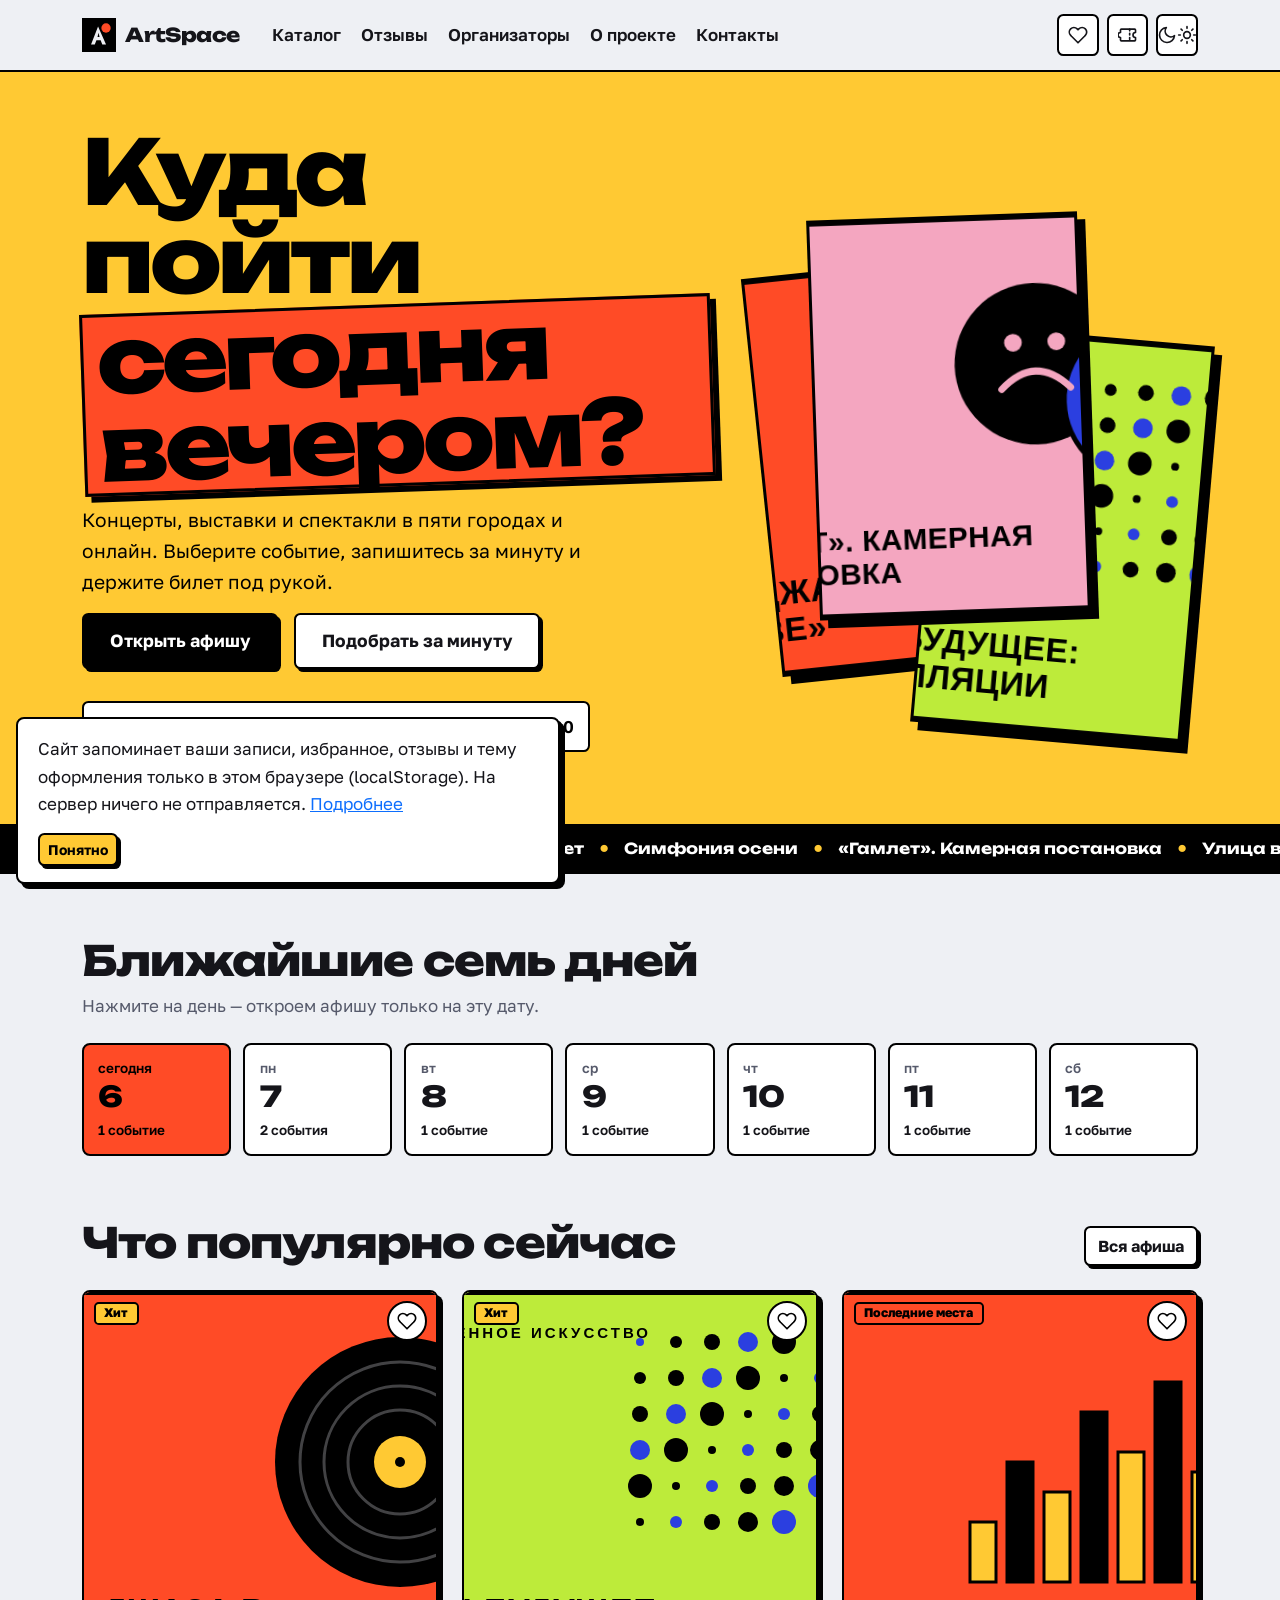
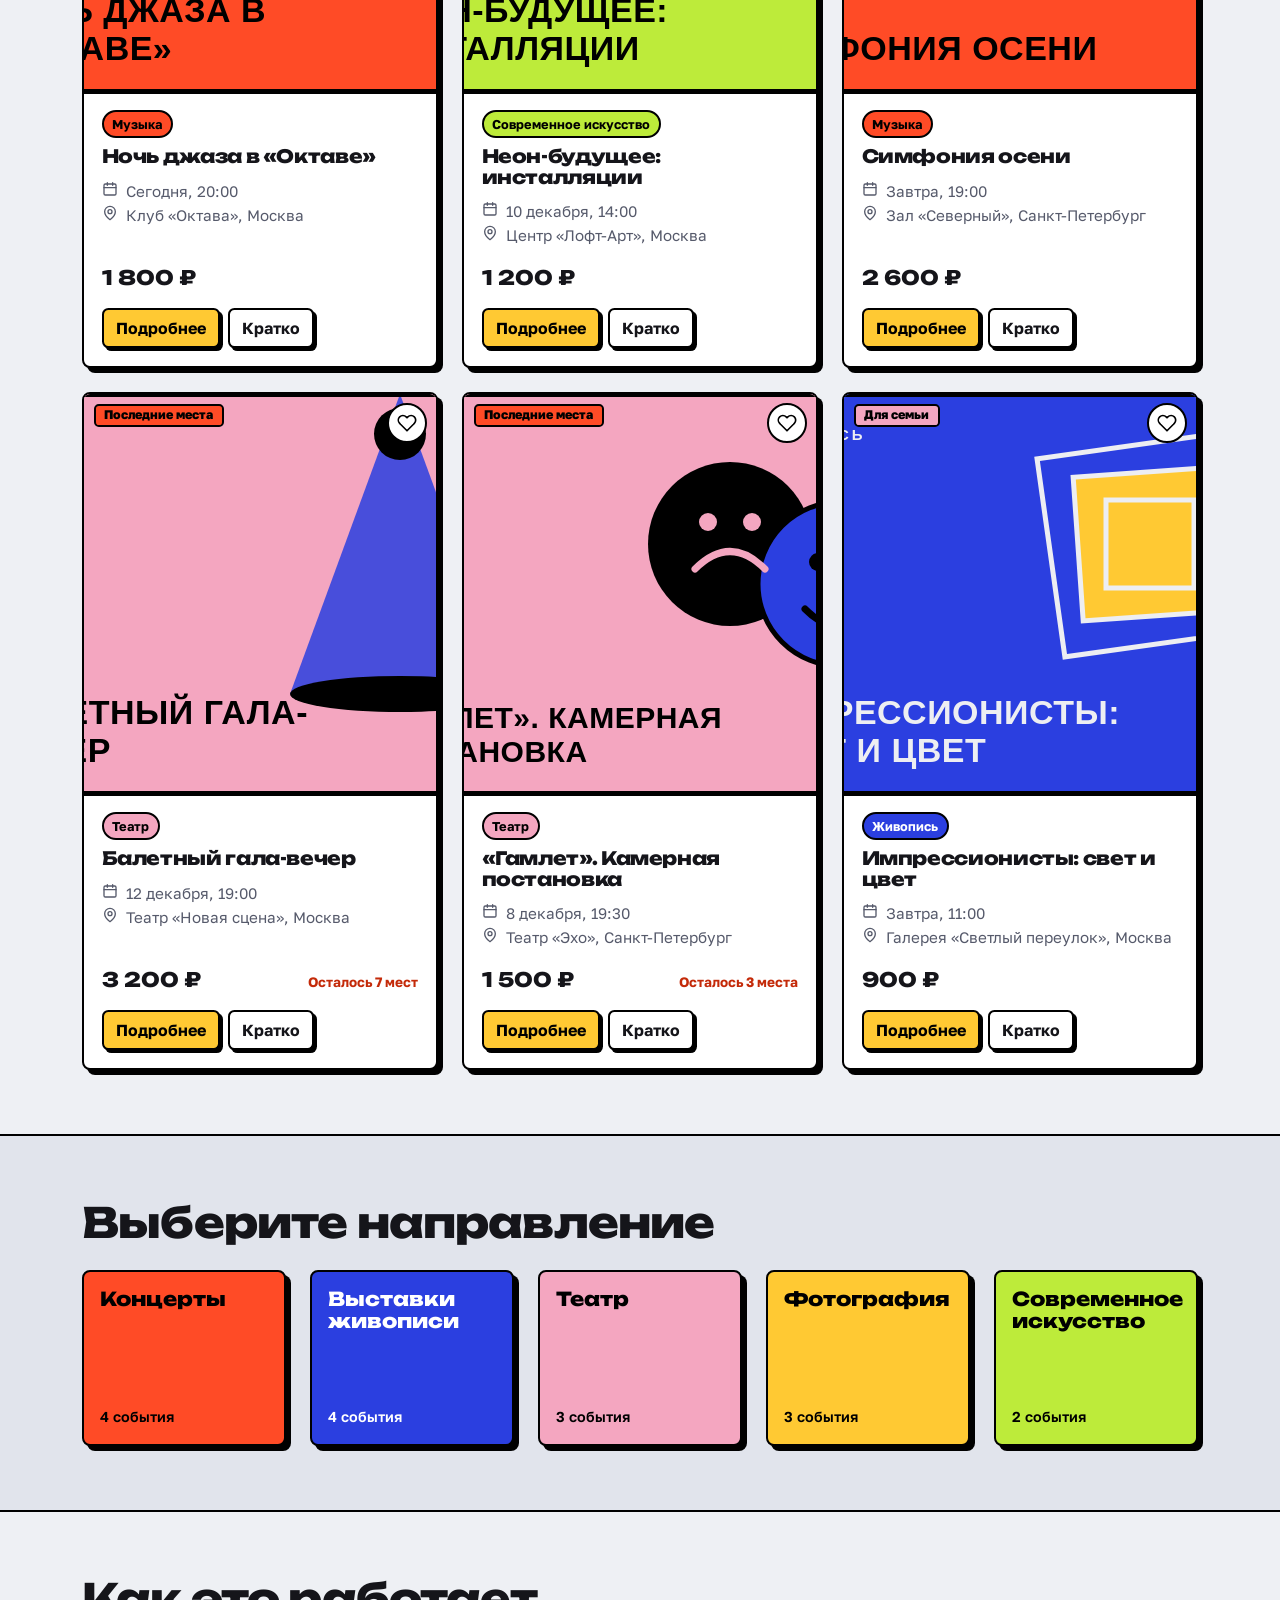
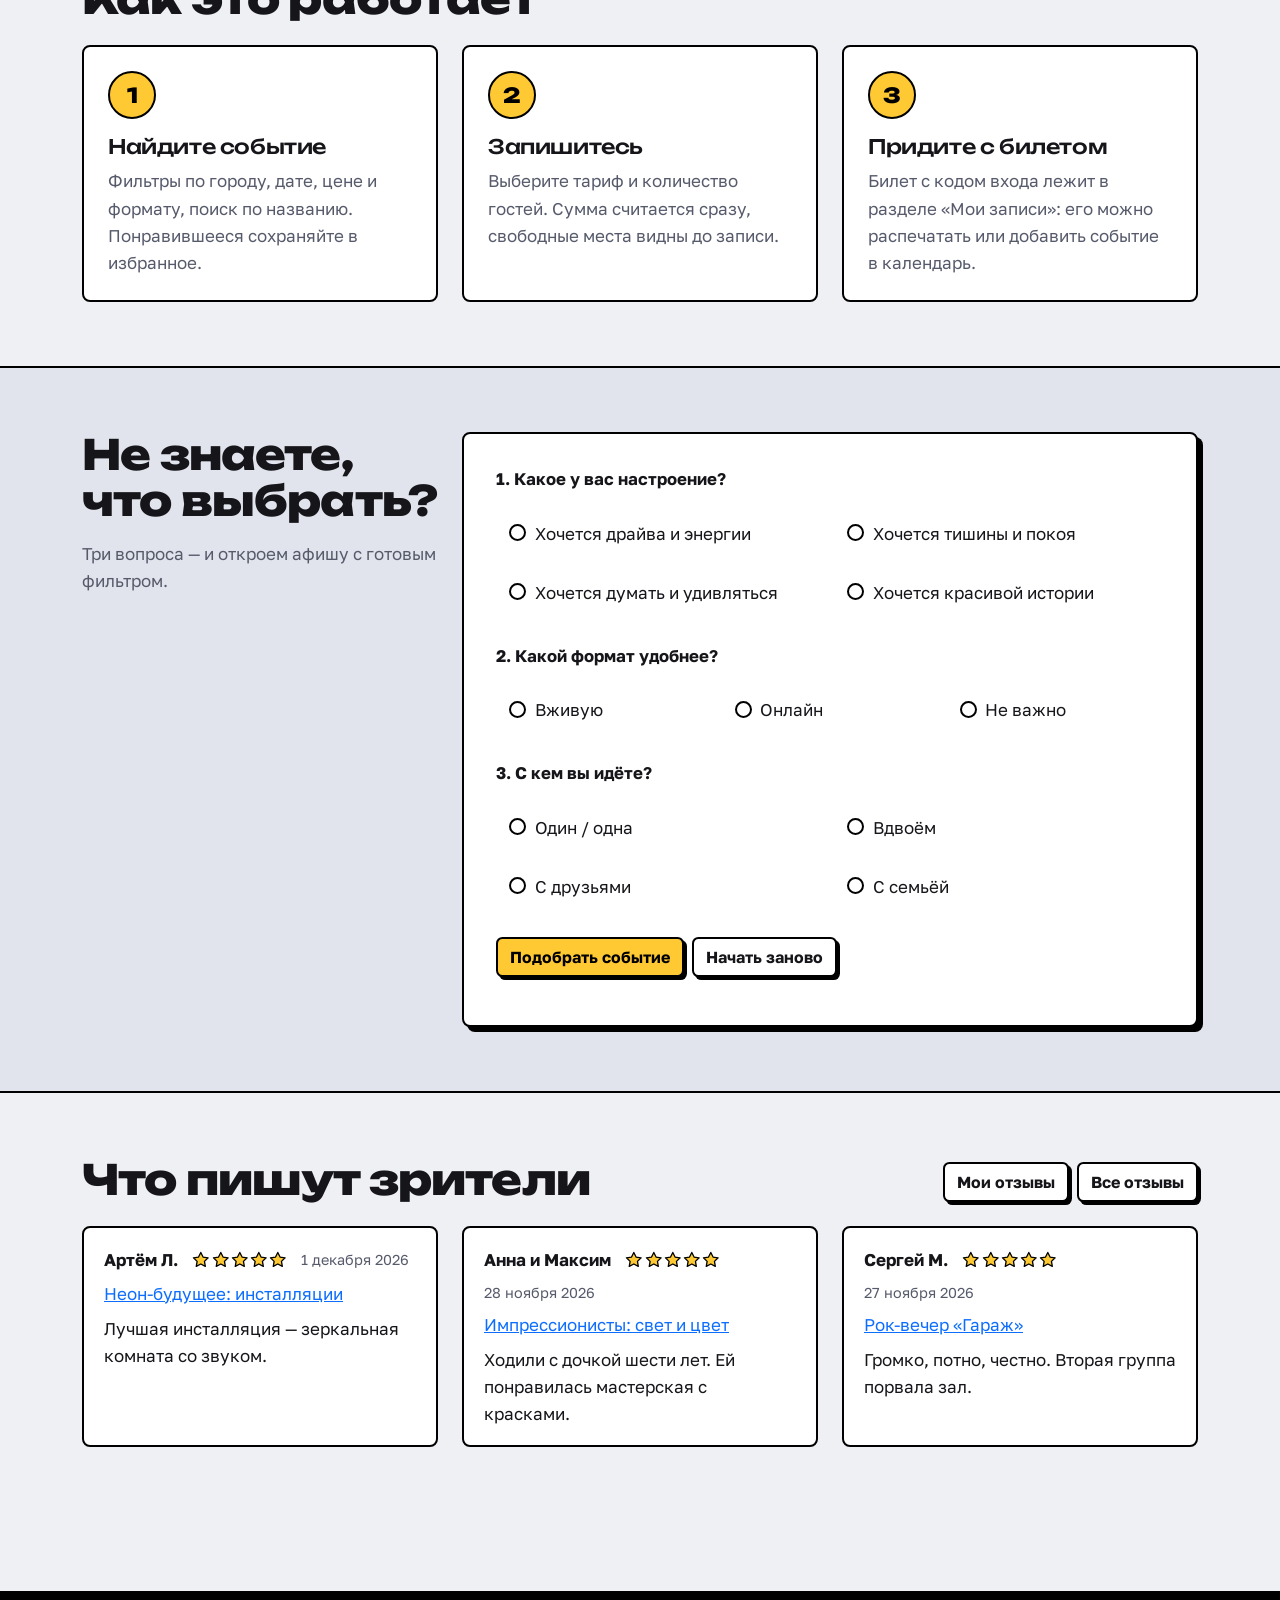
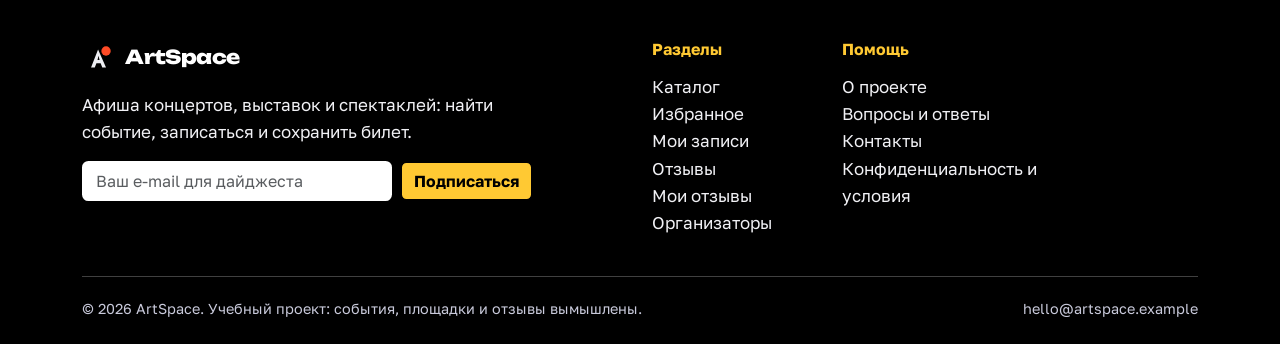
==== index.html @ 61dd2336 "first commit" ====
<!DOCTYPE html>
<html lang="ru" data-bs-theme="light">
<head>
  <meta charset="UTF-8">
  <meta name="viewport" content="width=device-width, initial-scale=1.0">
  <title>ArtSpace — афиша концертов, выставок и спектаклей</title>
  <meta name="description" content="ArtSpace — афиша культурных событий: найдите концерт, выставку или спектакль, запишитесь и сохраните билет.">
  <meta name="theme-color" content="#ffc933">
  <meta property="og:type" content="website">
  <meta property="og:site_name" content="ArtSpace">
  <meta property="og:title" content="ArtSpace — афиша концертов, выставок и спектаклей">
  <meta property="og:description" content="ArtSpace — афиша культурных событий: найдите концерт, выставку или спектакль, запишитесь и сохраните билет.">
  <meta property="og:locale" content="ru_RU">
  <link rel="icon" href="images/logo.svg" type="image/svg+xml">
  <link rel="manifest" href="manifest.webmanifest">
  <link rel="preconnect" href="https://fonts.googleapis.com">
  <link rel="preconnect" href="https://fonts.gstatic.com" crossorigin>
  <link href="https://fonts.googleapis.com/css2?family=Golos+Text:wght@400;500;600;700&family=Unbounded:wght@600;700;800&display=swap&subset=cyrillic" rel="stylesheet">
  <link href="https://cdn.jsdelivr.net/npm/bootstrap@5.3.8/dist/css/bootstrap.min.css" rel="stylesheet">
  <link rel="stylesheet" href="css/custom.css">
  <script>
    (function () {
      try {
        var t = JSON.parse(localStorage.getItem('artspace:theme'));
        if (!t) t = matchMedia('(prefers-color-scheme: dark)').matches ? 'dark' : 'light';
        document.documentElement.setAttribute('data-bs-theme', t);
      } catch (e) {}
    })();
  </script>
</head>
<body data-page="home">
<svg xmlns="http://www.w3.org/2000/svg" style="display:none" aria-hidden="true">
<symbol id="i-heart" viewBox="0 0 24 24"><path d="M20.8 4.6a5.5 5.5 0 0 0-7.8 0L12 5.7l-1-1.1a5.5 5.5 0 0 0-7.8 7.8l1 1.1L12 21.3l7.8-7.8 1-1.1a5.5 5.5 0 0 0 0-7.8z"/></symbol>
<symbol id="i-ticket" viewBox="0 0 24 24"><path d="M3 9a2 2 0 0 0 0 6v3a1 1 0 0 0 1 1h16a1 1 0 0 0 1-1v-3a2 2 0 0 1 0-6V6a1 1 0 0 0-1-1H4a1 1 0 0 0-1 1z"/><path d="M14 5v14" stroke-dasharray="2 3"/></symbol>
<symbol id="i-sun" viewBox="0 0 24 24"><circle cx="12" cy="12" r="4"/><path d="M12 2v2M12 20v2M4.9 4.9l1.4 1.4M17.7 17.7l1.4 1.4M2 12h2M20 12h2M4.9 19.1l1.4-1.4M17.7 6.3l1.4-1.4"/></symbol>
<symbol id="i-moon" viewBox="0 0 24 24"><path d="M21 12.8A9 9 0 1 1 11.2 3a7 7 0 0 0 9.8 9.8z"/></symbol>
<symbol id="i-search" viewBox="0 0 24 24"><circle cx="11" cy="11" r="7"/><path d="M21 21l-4.35-4.35"/></symbol>
<symbol id="i-calendar" viewBox="0 0 24 24"><rect x="3" y="4.5" width="18" height="16.5" rx="2"/><path d="M16 2.5v4M8 2.5v4M3 10h18"/></symbol>
<symbol id="i-pin" viewBox="0 0 24 24"><path d="M20 10c0 6-8 12-8 12S4 16 4 10a8 8 0 0 1 16 0z"/><circle cx="12" cy="10" r="3"/></symbol>
<symbol id="i-x" viewBox="0 0 24 24"><path d="M18 6L6 18M6 6l12 12"/></symbol>
<symbol id="i-check" viewBox="0 0 24 24"><path d="M20 6L9 17l-5-5"/></symbol>
<symbol id="i-info" viewBox="0 0 24 24"><circle cx="12" cy="12" r="10"/><path d="M12 16v-4M12 8h.01"/></symbol>
<symbol id="i-star" viewBox="0 0 24 24"><path d="M12 2l3.09 6.26L22 9.27l-5 4.87 1.18 6.88L12 17.77l-6.18 3.25L7 14.14 2 9.27l6.91-1.01z"/></symbol>
<symbol id="i-print" viewBox="0 0 24 24"><path d="M6 9V2h12v7M6 18H4a2 2 0 0 1-2-2v-5a2 2 0 0 1 2-2h16a2 2 0 0 1 2 2v5a2 2 0 0 1-2 2h-2"/><rect x="6" y="14" width="12" height="8"/></symbol>
<symbol id="i-share" viewBox="0 0 24 24"><circle cx="18" cy="5" r="3"/><circle cx="6" cy="12" r="3"/><circle cx="18" cy="19" r="3"/><path d="M8.6 13.5l6.8 4M15.4 6.5l-6.8 4"/></symbol>
<symbol id="i-message" viewBox="0 0 24 24"><path d="M21 15a2 2 0 0 1-2 2H7l-4 4V5a2 2 0 0 1 2-2h14a2 2 0 0 1 2 2z"/></symbol>
</svg>
  <a class="skip-link visually-hidden-focusable" href="#main">Перейти к содержимому</a>

  <header>
  <nav class="navbar navbar-expand-lg as-navbar sticky-top" aria-label="Основное меню">
    <div class="container">
      <a class="brand" href="index.html">
        <img class="brand__logo" src="images/logo.svg" alt="" width="34" height="34">
        <span>ArtSpace</span>
      </a>
      <div class="d-flex align-items-center gap-2 order-lg-last">
        <a class="icon-btn" href="favorites.html" aria-label="Избранное" title="Избранное">
          <svg class="icon" aria-hidden="true"><use href="#i-heart"></use></svg><span class="icon-btn__count" id="favCount" hidden>0</span>
        </a>
        <a class="icon-btn" href="tickets.html" aria-label="Мои записи" title="Мои записи">
          <svg class="icon" aria-hidden="true"><use href="#i-ticket"></use></svg><span class="icon-btn__count" id="ticketCount" hidden>0</span>
        </a>
        <button class="icon-btn" type="button" id="themeToggle" aria-pressed="false" aria-label="Включить тёмную тему" title="Тема оформления">
          <svg class="icon theme-icon-light" aria-hidden="true"><use href="#i-moon"></use></svg><svg class="icon theme-icon-dark" aria-hidden="true"><use href="#i-sun"></use></svg>
        </button>
        <button class="navbar-toggler ms-1" type="button" data-bs-toggle="collapse" data-bs-target="#mainNavbar" aria-controls="mainNavbar" aria-expanded="false" aria-label="Переключить навигацию">
          <span class="navbar-toggler-icon"></span>
        </button>
      </div>
      <div class="collapse navbar-collapse" id="mainNavbar">
        <ul class="navbar-nav ms-lg-4 me-auto gap-lg-1 py-2 py-lg-0">
<li class="nav-item"><a class="nav-link" href="catalog.html">Каталог</a></li>
<li class="nav-item"><a class="nav-link" href="reviews.html">Отзывы</a></li>
<li class="nav-item"><a class="nav-link" href="organizers.html">Организаторы</a></li>
<li class="nav-item"><a class="nav-link" href="about.html">О проекте</a></li>
<li class="nav-item"><a class="nav-link" href="contacts.html">Контакты</a></li>
        </ul>
      </div>
    </div>
  </nav>
  </header>

  <noscript><div class="container my-4"><div class="alert alert-warning mb-0">Для работы афиши, избранного и записи нужен включённый JavaScript.</div></div></noscript>
  <main id="main">
    <section class="hero" aria-labelledby="hero-title">
      <div class="container">
        <div class="row align-items-center g-4 g-lg-5">
          <div class="col-12 col-lg-7">
            <h1 class="hero__title" id="hero-title"><span>Куда пойти</span> <span class="hero__mark">сегодня вечером?</span></h1>
            <p class="hero__lead">Концерты, выставки и спектакли в пяти городах и онлайн. Выберите событие, запишитесь за минуту и держите билет под рукой.</p>
            <div class="d-flex flex-wrap gap-3">
              <a class="btn btn-dark btn-lg" href="catalog.html">Открыть афишу</a>
              <a class="btn btn-outline-primary btn-lg" href="#quiz">Подобрать за минуту</a>
            </div>
            <a class="hero__next" id="hero-next" href="catalog.html" hidden>
              <span class="hero__next-dot" aria-hidden="true"></span><span id="hero-next-text"></span>
            </a>
          </div>
          <div class="col-12 col-lg-5">
            <div class="hero__collage" aria-hidden="true">
              <img class="hero__poster" src="images/posters/jazz-night.svg" alt="" width="600" height="400">
              <img class="hero__poster" src="images/posters/neon-future.svg" alt="" width="600" height="400">
              <img class="hero__poster" src="images/posters/hamlet-studio.svg" alt="" width="600" height="400">
            </div>
          </div>
        </div>
      </div>
    </section>

    <div class="ticker" aria-label="Ближайшие события">
      <div class="ticker__track" id="ticker-track"></div>
    </div>

    <section id="week-section" class="section pb-0 anchor-target" aria-labelledby="week-title">
      <div class="container">
        <div class="d-flex flex-wrap justify-content-between align-items-end gap-3 mb-4">
          <div>
            <h2 class="section-title" id="week-title">Ближайшие семь дней</h2>
            <p class="section-sub mt-2 mb-0">Нажмите на день — откроем афишу только на эту дату.</p>
          </div>
        </div>
        <div class="week" id="week"></div>
      </div>
    </section>

    <section id="popular" class="section anchor-target" aria-labelledby="popular-title">
      <div class="container">
        <div class="d-flex flex-wrap justify-content-between align-items-end gap-3 mb-4">
          <h2 class="section-title" id="popular-title">Что популярно сейчас</h2>
          <a class="btn btn-outline-primary" href="catalog.html">Вся афиша</a>
        </div>
        <div class="row g-4" id="popular-grid"></div>
      </div>
    </section>

    <section id="directions" class="section section--tint anchor-target" aria-labelledby="directions-title">
      <div class="container">
        <h2 class="section-title mb-4" id="directions-title">Выберите направление</h2>
        <div class="row row-cols-2 row-cols-md-3 row-cols-lg-5 g-3 g-lg-4">
          <div class="col"><a class="direction direction--music" href="catalog.html?category=music"><span class="direction__title">Концерты</span><span class="direction__count" data-dir-count="music"></span></a></div>
          <div class="col"><a class="direction direction--painting" href="catalog.html?category=painting"><span class="direction__title">Выставки живописи</span><span class="direction__count" data-dir-count="painting"></span></a></div>
          <div class="col"><a class="direction direction--theatre" href="catalog.html?category=theatre"><span class="direction__title">Театр</span><span class="direction__count" data-dir-count="theatre"></span></a></div>
          <div class="col"><a class="direction direction--photography" href="catalog.html?category=photography"><span class="direction__title">Фотография</span><span class="direction__count" data-dir-count="photography"></span></a></div>
          <div class="col"><a class="direction direction--contemporary" href="catalog.html?category=contemporary"><span class="direction__title">Современное искусство</span><span class="direction__count" data-dir-count="contemporary"></span></a></div>
        </div>
      </div>
    </section>

    <section id="how" class="section anchor-target" aria-labelledby="how-title">
      <div class="container">
        <h2 class="section-title mb-4 reveal" id="how-title">Как это работает</h2>
        <div class="row g-4">
          <div class="col-12 col-md-4 reveal"><div class="step"><span class="step__num" aria-hidden="true">1</span><h3 class="h5">Найдите событие</h3><p class="mb-0 text-muted-2">Фильтры по городу, дате, цене и формату, поиск по названию. Понравившееся сохраняйте в избранное.</p></div></div>
          <div class="col-12 col-md-4 reveal"><div class="step"><span class="step__num" aria-hidden="true">2</span><h3 class="h5">Запишитесь</h3><p class="mb-0 text-muted-2">Выберите тариф и количество гостей. Сумма считается сразу, свободные места видны до записи.</p></div></div>
          <div class="col-12 col-md-4 reveal"><div class="step"><span class="step__num" aria-hidden="true">3</span><h3 class="h5">Придите с билетом</h3><p class="mb-0 text-muted-2">Билет с кодом входа лежит в разделе «Мои записи»: его можно распечатать или добавить событие в календарь.</p></div></div>
        </div>
      </div>
    </section>

    <section id="quiz" class="section section--tint anchor-target" aria-labelledby="quiz-title">
      <div class="container">
        <div class="row g-4 align-items-start">
          <div class="col-12 col-lg-4">
            <h2 class="section-title" id="quiz-title">Не знаете, что выбрать?</h2>
            <p class="section-sub mt-3">Три вопроса — и откроем афишу с готовым фильтром.</p>
          </div>
          <div class="col-12 col-lg-8">
            <div class="quiz">
              <form id="quiz-form" novalidate>
                <fieldset class="mb-4">
                  <legend class="quiz__legend">1. Какое у вас настроение?</legend>
                  <div class="row row-cols-1 row-cols-sm-2 g-2">
                    <div class="col"><div class="form-check"><input class="form-check-input" type="radio" name="mood" id="mood-energy" value="energy"><label class="form-check-label" for="mood-energy">Хочется драйва и энергии</label></div></div>
                    <div class="col"><div class="form-check"><input class="form-check-input" type="radio" name="mood" id="mood-calm" value="calm"><label class="form-check-label" for="mood-calm">Хочется тишины и покоя</label></div></div>
                    <div class="col"><div class="form-check"><input class="form-check-input" type="radio" name="mood" id="mood-think" value="think"><label class="form-check-label" for="mood-think">Хочется думать и удивляться</label></div></div>
                    <div class="col"><div class="form-check"><input class="form-check-input" type="radio" name="mood" id="mood-story" value="story"><label class="form-check-label" for="mood-story">Хочется красивой истории</label></div></div>
                  </div>
                </fieldset>
                <fieldset class="mb-4">
                  <legend class="quiz__legend">2. Какой формат удобнее?</legend>
                  <div class="row row-cols-1 row-cols-sm-3 g-2">
                    <div class="col"><div class="form-check"><input class="form-check-input" type="radio" name="mode" id="mode-offline" value="offline"><label class="form-check-label" for="mode-offline">Вживую</label></div></div>
                    <div class="col"><div class="form-check"><input class="form-check-input" type="radio" name="mode" id="mode-online" value="online"><label class="form-check-label" for="mode-online">Онлайн</label></div></div>
                    <div class="col"><div class="form-check"><input class="form-check-input" type="radio" name="mode" id="mode-any" value="any"><label class="form-check-label" for="mode-any">Не важно</label></div></div>
                  </div>
                </fieldset>
                <fieldset class="mb-4">
                  <legend class="quiz__legend">3. С кем вы идёте?</legend>
                  <div class="row row-cols-1 row-cols-sm-2 g-2">
                    <div class="col"><div class="form-check"><input class="form-check-input" type="radio" name="company" id="company-alone" value="alone"><label class="form-check-label" for="company-alone">Один / одна</label></div></div>
                    <div class="col"><div class="form-check"><input class="form-check-input" type="radio" name="company" id="company-couple" value="couple"><label class="form-check-label" for="company-couple">Вдвоём</label></div></div>
                    <div class="col"><div class="form-check"><input class="form-check-input" type="radio" name="company" id="company-friends" value="friends"><label class="form-check-label" for="company-friends">С друзьями</label></div></div>
                    <div class="col"><div class="form-check"><input class="form-check-input" type="radio" name="company" id="company-family" value="family"><label class="form-check-label" for="company-family">С семьёй</label></div></div>
                  </div>
                </fieldset>
                <div class="d-flex flex-wrap gap-2">
                  <button type="submit" class="btn btn-primary">Подобрать событие</button>
                  <button type="reset" class="btn btn-outline-primary">Начать заново</button>
                </div>
              </form>
              <div id="quiz-result" class="mt-3" aria-live="polite"></div>
            </div>
          </div>
        </div>
      </div>
    </section>

    <section id="reviews" class="section anchor-target" aria-labelledby="reviews-title">
      <div class="container">
        <div class="d-flex flex-wrap justify-content-between align-items-end gap-3 mb-4">
          <h2 class="section-title" id="reviews-title">Что пишут зрители</h2>
          <div class="d-flex gap-2">
            <a class="btn btn-outline-primary" href="my-reviews.html">Мои отзывы</a>
            <a class="btn btn-outline-primary" href="reviews.html">Все отзывы</a>
          </div>
        </div>
        <div class="row g-4" id="home-reviews"></div>
      </div>
    </section>
  </main>

  <div class="modal fade" id="eventModal" tabindex="-1" aria-labelledby="eventModalLabel" aria-hidden="true">
    <div class="modal-dialog modal-dialog-centered">
      <div class="modal-content">
        <div class="modal-header">
          <h2 class="modal-title h5" id="eventModalLabel" style="font-family:var(--font-body)">Событие</h2>
          <button type="button" class="btn-close" data-bs-dismiss="modal" aria-label="Закрыть"></button>
        </div>
        <div class="modal-body">
          <div class="d-flex flex-wrap gap-1 mb-3" id="eventModalLabels"></div>
          <dl class="row mb-3">
            <dt class="col-4">Дата</dt><dd class="col-8" id="eventModalDate"></dd>
            <dt class="col-4">Место</dt><dd class="col-8" id="eventModalPlace"></dd>
            <dt class="col-4">Цена</dt><dd class="col-8" id="eventModalPrice"></dd>
            <dt class="col-4">Места</dt><dd class="col-8 mb-0" id="eventModalSeats"></dd>
          </dl>
          <p class="mb-0 text-muted-2" id="eventModalText"></p>
        </div>
        <div class="modal-footer flex-wrap">
          <a id="eventModalLink" class="btn btn-outline-primary" href="catalog.html">Подробнее</a>
          <a id="eventModalBook" class="btn btn-primary" href="order.html">Записаться</a>
        </div>
      </div>
    </div>
  </div>

  <div class="modal fade" id="confirmModal" tabindex="-1" aria-labelledby="confirmTitle" aria-hidden="true">
    <div class="modal-dialog modal-dialog-centered">
      <div class="modal-content">
        <div class="modal-header">
          <h2 class="modal-title h5" id="confirmTitle" style="font-family:var(--font-body)">Подтвердите действие</h2>
          <button type="button" class="btn-close" data-bs-dismiss="modal" aria-label="Закрыть"></button>
        </div>
        <div class="modal-body"><p class="mb-0" id="confirmText"></p></div>
        <div class="modal-footer">
          <button type="button" class="btn btn-outline-primary" data-bs-dismiss="modal">Нет, оставить</button>
          <button type="button" class="btn btn-danger" id="confirmOk">Подтвердить</button>
        </div>
      </div>
    </div>
  </div>

  <footer class="footer">
    <div class="container">
      <div class="row g-4">
        <div class="col-12 col-lg-5">
          <a class="brand mb-3" href="index.html">
            <img class="brand__logo" src="images/logo.svg" alt="" width="34" height="34">
            <span>ArtSpace</span>
          </a>
          <p>Афиша концертов, выставок и спектаклей: найти событие, записаться и сохранить билет.</p>
          <form id="subscribe-form" class="d-flex flex-wrap gap-2" novalidate>
            <label for="subscribe-email" class="visually-hidden">E-mail для дайджеста</label>
            <input id="subscribe-email" type="email" class="form-control w-auto flex-grow-1" placeholder="Ваш e-mail для дайджеста" autocomplete="email" style="max-width:20rem">
            <button class="btn btn-primary" type="submit">Подписаться</button>
          </form>
          <p class="footer__sub-msg mt-2 mb-0" id="subscribe-msg" aria-live="polite"></p>
        </div>
        <div class="col-6 col-lg-2 offset-lg-1">
          <h2 class="footer__title">Разделы</h2>
          <ul class="list-unstyled mb-0">
            <li><a class="footer__link" href="catalog.html">Каталог</a></li>
            <li><a class="footer__link" href="favorites.html">Избранное</a></li>
            <li><a class="footer__link" href="tickets.html">Мои записи</a></li>
            <li><a class="footer__link" href="reviews.html">Отзывы</a></li>
            <li><a class="footer__link" href="my-reviews.html">Мои отзывы</a></li>
            <li><a class="footer__link" href="organizers.html">Организаторы</a></li>
          </ul>
        </div>
        <div class="col-6 col-lg-3">
          <h2 class="footer__title">Помощь</h2>
          <ul class="list-unstyled mb-0">
            <li><a class="footer__link" href="about.html">О проекте</a></li>
            <li><a class="footer__link" href="contacts.html#faq">Вопросы и ответы</a></li>
            <li><a class="footer__link" href="contacts.html">Контакты</a></li>
            <li><a class="footer__link" href="privacy.html">Конфиденциальность и условия</a></li>
          </ul>
        </div>
      </div>
      <div class="footer__bottom d-flex flex-wrap justify-content-between gap-2">
        <span>&copy; 2026 ArtSpace. Учебный проект: события, площадки и отзывы вымышлены.</span>
        <span>hello@artspace.example</span>
      </div>
    </div>
  </footer>

  <div class="toast-container position-fixed bottom-0 start-0 p-3" id="toasts" aria-live="polite" aria-atomic="true"></div>

  <div class="notice" id="storageNotice" role="region" aria-label="Уведомление о хранении данных" hidden>
    <p class="mb-3">Сайт запоминает ваши записи, избранное, отзывы и тему оформления только в этом браузере (localStorage). На сервер ничего не отправляется. <a href="privacy.html">Подробнее</a></p>
    <button type="button" class="btn btn-primary btn-sm" id="storageNoticeOk">Понятно</button>
  </div>

  <button type="button" class="btn btn-primary to-top" id="toTop" aria-label="Наверх" hidden>
    <svg class="icon" aria-hidden="true" style="transform:rotate(-90deg)"><path d="M5 12h14M13 6l6 6-6 6"/></svg>
  </button>

  <script src="https://cdn.jsdelivr.net/npm/bootstrap@5.3.8/dist/js/bootstrap.bundle.min.js"></script>
  <script src="js/events.js"></script>
  <script src="js/app.js"></script>
</body>
</html>
---- css/custom.css ----
/* ArtSpace — poster/ticket design system on top of Bootstrap 5 */
:root,[data-bs-theme="light"]{
  --red:#ff4b26;--blue:#2b3fe0;--yellow:#ffc933;--pink:#f4a6c0;--lime:#bdeb3a;
  --paper:#eef0f4;--card:#fff;--text:#15151a;--muted:#565a6b;--line:#000;--link:#2b3fe0;--sunk:#e1e4ec;
  --shadow:5px 5px 0 var(--line);--shadow-sm:3px 3px 0 var(--line);--nav-h:4.5rem;--radius:.5rem;
  --font-display:"Unbounded","Arial Black","Segoe UI",system-ui,sans-serif;
  --font-body:"Golos Text","Segoe UI",system-ui,-apple-system,Roboto,sans-serif;
  --bs-body-font-family:var(--font-body);--bs-body-bg:var(--paper);--bs-body-color:var(--text);
  --bs-border-color:var(--line);--bs-border-radius:.4rem;--bs-link-color:var(--link);
  --bs-link-hover-color:var(--red);--bs-heading-color:var(--text);
}
[data-bs-theme="dark"]{
  --paper:#14151b;--card:#20222c;--text:#f1f1f5;--muted:#a7aabb;--line:#f1f1f5;--link:#94a3ff;--sunk:#1b1d26;
  --bs-body-bg:var(--paper);--bs-body-color:var(--text);--bs-border-color:var(--line);
  --bs-link-color:var(--link);--bs-link-hover-color:var(--yellow);--bs-heading-color:var(--text);
}
html{scroll-behavior:smooth}
body{min-height:100vh;display:flex;flex-direction:column;font-size:1.0625rem;line-height:1.6}
main{flex:1 0 auto}
h1,h2,h3,.display-font{font-family:var(--font-display);letter-spacing:-.02em;line-height:1.1}
h4,h5,h6{font-weight:700}
section[id],[id].anchor-target{scroll-margin-top:calc(var(--nav-h) + 1rem)}
:focus-visible{outline:3px solid var(--blue);outline-offset:3px}
[data-bs-theme="dark"] :focus-visible{outline-color:var(--yellow)}
::selection{background:var(--yellow);color:#000}
.skip-link{position:absolute;z-index:2000;left:.5rem;top:.5rem;padding:.5rem 1rem;background:var(--yellow);color:#000;border:2px solid #000;font-weight:700}
.text-muted-2{color:var(--muted)!important}
.btn{--bs-btn-border-width:2px;--bs-btn-border-radius:.4rem;--bs-btn-font-weight:700;box-shadow:var(--shadow-sm);border-color:var(--line);transition:transform .12s ease,box-shadow .12s ease}
.btn:hover{transform:translate(-1px,-1px);box-shadow:4px 4px 0 var(--line)}
.btn:active{transform:translate(2px,2px);box-shadow:1px 1px 0 var(--line)}
.btn-lg{--bs-btn-padding-y:.8rem;--bs-btn-padding-x:1.6rem;--bs-btn-font-size:1.1rem}
.btn-primary{--bs-btn-bg:var(--yellow);--bs-btn-color:#000;--bs-btn-border-color:var(--line);--bs-btn-hover-bg:#ffd65c;--bs-btn-hover-color:#000;--bs-btn-active-bg:#f0b90f;--bs-btn-active-color:#000}
.btn-dark,.btn-ink{--bs-btn-bg:#000;--bs-btn-color:#fff;--bs-btn-border-color:#000;--bs-btn-hover-bg:#1f1f26;--bs-btn-hover-color:#fff}
.btn-danger{--bs-btn-bg:var(--red);--bs-btn-color:#000;--bs-btn-border-color:var(--line);--bs-btn-hover-bg:#ff6a4a;--bs-btn-hover-color:#000}
.btn-outline-primary{--bs-btn-bg:var(--card);--bs-btn-color:var(--text);--bs-btn-border-color:var(--line);--bs-btn-hover-bg:var(--lime);--bs-btn-hover-color:#000;--bs-btn-active-bg:var(--lime);--bs-btn-active-color:#000}
.btn-link{box-shadow:none;border:0;font-weight:600;--bs-btn-color:var(--link)}
.form-control,.form-select,.input-group-text{border:2px solid var(--line);border-radius:.4rem;background-color:var(--card);color:var(--text)}
.form-control:focus,.form-select:focus{background-color:var(--card);color:var(--text);border-color:var(--line);box-shadow:3px 3px 0 var(--blue)}
[data-bs-theme="dark"] .form-control:focus,[data-bs-theme="dark"] .form-select:focus{box-shadow:3px 3px 0 var(--yellow)}
.form-control.is-invalid,.form-select.is-invalid{border-color:var(--red);background-image:none;padding-right:.75rem}
.invalid-feedback{color:#d12d0a;font-weight:600}
[data-bs-theme="dark"] .invalid-feedback{color:#ff8a72}
.form-check-input{border:2px solid var(--line);background-color:var(--card)}
.form-check-input:checked{background-color:var(--blue);border-color:var(--line)}
.as-navbar{min-height:var(--nav-h);background:var(--paper);border-bottom:2px solid var(--line);--bs-navbar-color:var(--text)}
.brand{display:inline-flex;align-items:center;gap:.6rem;font-family:var(--font-display);font-weight:800;font-size:1.2rem;letter-spacing:-.03em;color:var(--text);text-decoration:none}
.brand__logo{width:2.1rem;height:2.1rem;border:2px solid var(--line)}
.as-navbar .nav-link{font-weight:600;padding:.4rem .75rem;border-radius:.4rem;color:var(--text)}
.as-navbar .nav-link:hover{background:var(--sunk)}
.as-navbar .nav-link.active{background:var(--yellow);color:#000;box-shadow:inset 0 0 0 2px #000}
.navbar-toggler{border:2px solid var(--line);border-radius:.4rem}
.navbar-toggler-icon{background-image:none;display:inline-flex;align-items:center;justify-content:center}
.navbar-toggler-icon::before{content:"";width:1.3rem;height:.9rem;background:linear-gradient(var(--text),var(--text)) top/100% 2px no-repeat,linear-gradient(var(--text),var(--text)) center/100% 2px no-repeat,linear-gradient(var(--text),var(--text)) bottom/100% 2px no-repeat}
.icon-btn{position:relative;display:inline-flex;align-items:center;justify-content:center;width:2.6rem;height:2.6rem;padding:0;border:2px solid var(--line);border-radius:.4rem;background:var(--card);color:var(--text);text-decoration:none;transition:transform .12s,background-color .12s}
.icon-btn:hover{background:var(--lime);color:#000;transform:translateY(-2px)}
.icon-btn.active{background:var(--yellow);color:#000}
.icon-btn__count{position:absolute;top:-.55rem;right:-.55rem;min-width:1.35rem;height:1.35rem;padding:0 .3rem;border:2px solid var(--line);border-radius:1rem;background:var(--red);color:#000;font-size:.72rem;font-weight:800;line-height:1.05rem;text-align:center}
.icon{width:1.25rem;height:1.25rem;flex:none;fill:none;stroke:currentColor;stroke-width:2;stroke-linecap:round;stroke-linejoin:round;vertical-align:-.2em}
.icon--sm{width:1rem;height:1rem}
.hero{position:relative;overflow:hidden;padding:3.5rem 0 4.5rem;background:var(--yellow);color:#000;border-bottom:2px solid var(--line)}
.hero h1,.hero .lead{color:#000}
.hero__title{font-size:clamp(2.5rem,7.2vw,5.6rem);font-weight:800;letter-spacing:-.045em;line-height:.98;margin-bottom:1.25rem}
.hero__title span{display:block}
.hero__title .hero__mark{display:inline-block;padding:0 .15em;background:var(--red);border:3px solid #000;box-shadow:6px 6px 0 #000;transform:rotate(-2deg)}
.hero__lead{max-width:33rem;font-size:1.2rem}
.hero__next{display:inline-flex;flex-wrap:wrap;align-items:center;gap:.5rem .75rem;margin-top:2rem;padding:.6rem .9rem;border:2px solid #000;border-radius:.4rem;background:#fff;color:#000;text-decoration:none;font-weight:600}
.hero__next-dot{width:.7rem;height:.7rem;border-radius:50%;background:var(--red);animation:pulse 1.6s ease-in-out infinite}
@keyframes pulse{0%,100%{transform:scale(1);opacity:1}50%{transform:scale(1.5);opacity:.55}}
.hero__collage{position:relative;min-height:22rem}
.hero__poster{position:absolute;width:62%;aspect-ratio:3/2;object-fit:cover;border:3px solid #000;box-shadow:8px 8px 0 #000;background:#fff;animation:poster-drop .7s cubic-bezier(.2,.9,.3,1.2) both}
.hero__poster:nth-child(1){top:0;left:0;--r:-6deg;transform:rotate(var(--r));animation-delay:.05s}
.hero__poster:nth-child(2){top:20%;right:0;--r:5deg;transform:rotate(var(--r));animation-delay:.2s}
.hero__poster:nth-child(3){bottom:0;left:12%;--r:-2deg;transform:rotate(var(--r));animation-delay:.35s}
@keyframes poster-drop{from{transform:translateY(-2.5rem) rotate(calc(var(--r) * 3));opacity:0}to{transform:rotate(var(--r));opacity:1}}
.ticker{overflow:hidden;background:#000;color:#fff;border-bottom:2px solid var(--line);font-family:var(--font-display);font-weight:700;font-size:.95rem}
.ticker__track{display:flex;width:max-content;animation:ticker 48s linear infinite}
.ticker:hover .ticker__track{animation-play-state:paused}
.ticker__item{display:inline-flex;align-items:center;gap:1rem;padding:.7rem 0 .7rem 1rem;white-space:nowrap;color:inherit;text-decoration:none}
.ticker__item:hover{color:var(--yellow)}
.ticker__item::after{content:"\25CF";font-size:.6rem;color:var(--yellow)}
@keyframes ticker{to{transform:translateX(-50%)}}
.section{padding:4rem 0}
.section--tint{background:var(--sunk);border-block:2px solid var(--line)}
.section-title{font-size:clamp(1.7rem,4vw,2.6rem);font-weight:800;margin-bottom:0}
.section-sub{color:var(--muted);max-width:36rem}
.week{display:grid;grid-template-columns:repeat(7,minmax(0,1fr));gap:.75rem}
.day-tile{display:flex;flex-direction:column;align-items:flex-start;gap:.15rem;padding:.8rem .9rem;border:2px solid var(--line);border-radius:var(--radius);background:var(--card);color:var(--text);text-decoration:none;transition:transform .15s,box-shadow .15s,background-color .15s}
a.day-tile:hover{transform:translate(-2px,-2px);box-shadow:var(--shadow-sm);background:var(--lime);color:var(--text)}
.day-tile__dow{font-size:.85rem;color:var(--muted);font-weight:600}
.day-tile__num{font-family:var(--font-display);font-weight:800;font-size:1.8rem;line-height:1}
.day-tile__count{font-size:.85rem;font-weight:600;margin-top:.4rem}
.day-tile--today{background:var(--red);color:#000}
.day-tile--today .day-tile__dow,.day-tile--today .day-tile__count{color:#000}
.day-tile--empty{opacity:.55;border-style:dashed}
@media (max-width:767.98px){.week{display:flex;overflow-x:auto;padding-bottom:.6rem;scroll-snap-type:x mandatory}.day-tile{flex:0 0 6.2rem;scroll-snap-align:start}}
.direction{position:relative;display:flex;flex-direction:column;justify-content:space-between;min-height:11rem;height:100%;padding:1rem;border:2px solid #000;border-radius:var(--radius);box-shadow:5px 5px 0 var(--line);color:#000;text-decoration:none;transition:transform .15s,box-shadow .15s}
.direction:hover{transform:translate(-3px,-3px) rotate(-.6deg);box-shadow:8px 8px 0 var(--line);color:#000}
.direction--music{background:var(--red)}.direction--painting{background:var(--blue);color:#fff}.direction--painting:hover{color:#fff}
.direction--theatre{background:var(--pink)}.direction--photography{background:var(--yellow)}.direction--contemporary{background:var(--lime)}
.direction__title{font-family:var(--font-display);font-weight:800;font-size:1.2rem;line-height:1.15}
.direction__count{font-size:.9rem;font-weight:600}
.step{height:100%;padding:1.5rem;border:2px solid var(--line);border-radius:var(--radius);background:var(--card)}
.step__num{display:inline-grid;place-items:center;width:3rem;height:3rem;margin-bottom:1rem;border:2px solid #000;border-radius:50%;background:var(--yellow);color:#000;font-family:var(--font-display);font-weight:800;font-size:1.3rem}
.step:nth-child(2) .step__num{background:var(--pink)}
.quiz{padding:2rem;border:2px solid var(--line);border-radius:var(--radius);background:var(--card);box-shadow:var(--shadow)}
.quiz__legend{font-size:1.05rem;font-weight:700;font-family:var(--font-body)}
.quiz .form-check{padding:.55rem .75rem .55rem 2.3rem;border:2px solid transparent;border-radius:.4rem}
.quiz .form-check:has(input:checked){border-color:var(--line);background:var(--sunk)}
.cat-music{--cat:var(--red);--cat-ink:#000}.cat-painting{--cat:var(--blue);--cat-ink:#fff}.cat-theatre{--cat:var(--pink);--cat-ink:#000}
.cat-photography{--cat:var(--yellow);--cat-ink:#000}.cat-contemporary{--cat:var(--lime);--cat-ink:#000}
.event-card{position:relative;display:flex;flex-direction:column;height:100%;border:2px solid var(--line);border-radius:var(--radius);background:var(--card);box-shadow:var(--shadow);overflow:hidden;transition:transform .15s,box-shadow .15s}
.event-card:hover{transform:translate(-3px,-3px);box-shadow:8px 8px 0 var(--line)}
.event-card__poster{display:block;border-bottom:2px solid var(--line);background:var(--cat)}
.event-card__poster img{display:block;width:100%;aspect-ratio:3/2;object-fit:cover}
.event-card__labels{position:absolute;top:.6rem;left:.6rem;display:flex;flex-wrap:wrap;gap:.35rem;max-width:calc(100% - 4rem)}
.event-card__body{display:flex;flex-direction:column;flex:1;padding:1rem 1.1rem 1.1rem}
.event-card__cat{align-self:flex-start;margin-bottom:.6rem;padding:.1rem .55rem;border:2px solid var(--line);border-radius:1rem;background:var(--cat);color:var(--cat-ink);font-size:.8rem;font-weight:700}
.event-card__title{font-size:1.15rem;font-weight:800;margin-bottom:.7rem}
.event-card__title a{color:inherit;text-decoration:none}
.event-card__meta{margin:0 0 .9rem;padding:0;list-style:none;color:var(--muted);font-size:.95rem}
.event-card__meta li{display:flex;gap:.5rem;align-items:baseline}
.event-card__foot{display:flex;align-items:baseline;justify-content:space-between;gap:.5rem;margin-top:auto;margin-bottom:.9rem}
.price{font-family:var(--font-display);font-weight:800;font-size:1.25rem}
.seats{font-size:.85rem;font-weight:700}
.seats--low{color:#c42a09}
[data-bs-theme="dark"] .seats--low{color:#ff8a72}
.seats--out{color:var(--muted)}
.tag{display:inline-block;padding:.15rem .55rem;border:2px solid #000;border-radius:.3rem;background:#fff;color:#000;font-size:.78rem;font-weight:800;line-height:1.2}
.tag--hit{background:var(--yellow)}.tag--last{background:var(--red)}.tag--online{background:var(--lime)}.tag--family{background:var(--pink)}.tag--out{background:#fff;text-decoration:line-through}
.fav-btn{position:absolute;top:.55rem;right:.55rem;z-index:2;display:grid;place-items:center;width:2.5rem;height:2.5rem;padding:0;border:2px solid #000;border-radius:50%;background:#fff;color:#000;transition:transform .15s,background-color .15s}
.fav-btn:hover{transform:scale(1.1);background:var(--pink)}
.fav-btn[aria-pressed="true"]{background:var(--red)}
.fav-btn[aria-pressed="true"] .icon{fill:#000}
.fav-btn.is-pop{animation:heart-pop .4s ease}
@keyframes heart-pop{0%{transform:scale(1)}40%{transform:scale(1.4) rotate(-8deg)}100%{transform:scale(1)}}
.fav-btn--inline{position:static;width:auto;height:auto;padding:.45rem 1rem;border-radius:.4rem;gap:.5rem;display:inline-flex;align-items:center;font-weight:700;box-shadow:var(--shadow-sm)}
.page-head{padding:2rem 0 2.25rem;background:var(--card);border-bottom:2px solid var(--line)}
.page-head .breadcrumb{margin-bottom:1rem;--bs-breadcrumb-divider-color:var(--muted);font-size:.95rem}
.page-head .breadcrumb-item.active{color:var(--muted)}
.page-head h1{font-size:clamp(1.9rem,5vw,3.2rem);font-weight:800;margin-bottom:.5rem}
.page-head--color{color:var(--cat-ink,#000)}
.page-head--color h1,.page-head--color .lead,.page-head--color .breadcrumb-item.active,.page-head--color .breadcrumb-item a{color:var(--cat-ink,#000)}
.page-head--color .breadcrumb-item + .breadcrumb-item::before{color:var(--cat-ink,#000)}
.filters{border:2px solid var(--line);border-radius:var(--radius);background:var(--card);box-shadow:var(--shadow);padding:1.25rem}
@media (min-width:992px){.filters{position:sticky;top:calc(var(--nav-h) + 1rem)}}
.chip{display:inline-flex;align-items:center;gap:.4rem;padding:.2rem .3rem .2rem .8rem;border:2px solid #000;border-radius:999px;background:var(--lime);color:#000;font-size:.9rem;font-weight:600}
.chip__close{display:inline-grid;place-items:center;width:1.5rem;height:1.5rem;padding:0;border:0;border-radius:50%;background:#000;color:#fff}
.chip__close:hover{background:var(--red);color:#000}
.event-poster{display:block;width:100%;aspect-ratio:3/2;object-fit:cover;border:2px solid var(--line);border-radius:var(--radius);box-shadow:var(--shadow)}
.event-facts dt{font-weight:600;color:var(--muted)}
.event-facts dd{margin-bottom:.6rem}
@media (min-width:992px){.event-aside{position:sticky;top:calc(var(--nav-h) + 1rem)}}
.panel{border:2px solid var(--line);border-radius:var(--radius);background:var(--card)}
.panel--shadow{box-shadow:var(--shadow)}
.panel__head{padding:.9rem 1.25rem;border-bottom:2px solid var(--line);font-family:var(--font-display);font-weight:800;background:var(--yellow);color:#000;border-radius:calc(var(--radius) - 2px) calc(var(--radius) - 2px) 0 0}
.panel__head h2{font-size:1.2rem;margin:0}
.nav-tabs{border-bottom:2px solid var(--line);gap:.35rem}
.nav-tabs .nav-link{margin-bottom:-2px;border:2px solid transparent;border-radius:.4rem .4rem 0 0;color:var(--text);font-weight:700}
.nav-tabs .nav-link:hover{border-color:var(--line) var(--line) transparent;background:var(--sunk)}
.nav-tabs .nav-link.active{border-color:var(--line) var(--line) var(--card);background:var(--card);color:var(--text)}
.accordion{--bs-accordion-border-color:var(--line);--bs-accordion-border-width:2px;--bs-accordion-bg:var(--card);--bs-accordion-color:var(--text);--bs-accordion-btn-color:var(--text);--bs-accordion-active-bg:var(--yellow);--bs-accordion-active-color:#000;--bs-accordion-btn-focus-box-shadow:none}
.accordion-button{font-weight:700}
.list-group-item{background:var(--card);color:var(--text);border-color:var(--line)}
.table{--bs-table-bg:var(--card);--bs-table-color:var(--text);--bs-table-border-color:var(--line);--bs-table-striped-bg:var(--sunk)}
.progress{height:.9rem;border:2px solid var(--line);border-radius:1rem;background:var(--card)}
.progress-bar{background:var(--blue)}
.progress-bar.bg-low{background:var(--red)}
.alert{border:2px solid var(--line);border-radius:var(--radius);color:#000}
.alert-info{background:#cfd8ff}.alert-warning{background:#ffe8a0}.alert-success{background:#d9f58a}.alert-danger{background:#ffb4a3}
.stars{display:inline-flex;gap:.1rem;vertical-align:middle;color:#000}
.stars .icon{width:1.1rem;height:1.1rem;stroke-width:1.8;fill:transparent}
.stars .icon.is-on{fill:var(--yellow)}
[data-bs-theme="dark"] .stars{color:var(--text)}
.review{padding:1.1rem 1.25rem;border:2px solid var(--line);border-radius:var(--radius);background:var(--card)}
.review__head{display:flex;flex-wrap:wrap;align-items:center;gap:.5rem .9rem;margin-bottom:.4rem}
.review__name{font-weight:700}
.review__date{color:var(--muted);font-size:.9rem}
.review__text{margin:0;overflow-wrap:anywhere}
.review--own{box-shadow:var(--shadow-sm)}
.rating-sum{display:flex;align-items:center;gap:1rem}
.rating-sum__num{font-family:var(--font-display);font-weight:800;font-size:3rem;line-height:1}
.stars-input{display:inline-flex;flex-direction:row-reverse;justify-content:flex-end;gap:.15rem}
.stars-input input{position:absolute;opacity:0;width:1px;height:1px}
.stars-input label{cursor:pointer;line-height:0;padding:.15rem;border-radius:.3rem;color:var(--text)}
.stars-input label .icon{width:2rem;height:2rem;fill:transparent;transition:transform .1s}
.stars-input input:checked~label .icon,.stars-input label:hover .icon,.stars-input label:hover~label .icon{fill:var(--yellow)}
.stars-input label:hover .icon{transform:scale(1.15)}
.ticket{position:relative;display:grid;grid-template-columns:1fr 11rem;border:2px solid var(--line);border-radius:var(--radius);background:var(--card);box-shadow:var(--shadow);--notch:.9rem}
.ticket::before,.ticket::after{content:"";position:absolute;right:calc(11rem - var(--notch));width:calc(var(--notch) * 2);height:calc(var(--notch) * 2);border:2px solid var(--line);border-radius:50%;background:var(--paper);z-index:1}
.ticket::before{top:calc(var(--notch) * -1 - 2px);clip-path:inset(50% 0 0 0)}
.ticket::after{bottom:calc(var(--notch) * -1 - 2px);clip-path:inset(0 0 50% 0)}
.ticket__main{padding:1.25rem 1.5rem;border-right:2px dashed var(--line);min-width:0}
.ticket__stub{display:flex;flex-direction:column;align-items:center;justify-content:center;gap:.5rem;padding:1rem;text-align:center;background:var(--cat,var(--yellow));color:var(--cat-ink,#000);border-radius:0 calc(var(--radius) - 2px) calc(var(--radius) - 2px) 0;font-size:.85rem;font-weight:700}
.ticket__qr{width:7rem;height:7rem;padding:.4rem;border:2px solid #000;background:#fff}
.ticket__id{margin-bottom:.25rem;font-family:var(--font-display);font-weight:700;font-size:.9rem;color:var(--muted)}
.ticket__title{font-size:1.35rem;font-weight:800;margin-bottom:.9rem}
.ticket__title a{color:inherit;text-decoration:none}
.ticket__actions{grid-column:1/-1;display:flex;flex-wrap:wrap;gap:.5rem;padding:.9rem 1.5rem;border-top:2px solid var(--line);background:var(--sunk);border-radius:0 0 calc(var(--radius) - 2px) calc(var(--radius) - 2px)}
.ticket--cancelled{opacity:.7}
.ticket--cancelled .ticket__title{text-decoration:line-through}
.ticket--new{animation:ticket-in .6s cubic-bezier(.2,.9,.3,1.2);outline:3px solid var(--blue);outline-offset:4px}
@keyframes ticket-in{from{transform:translateY(1.5rem) rotate(-1.5deg);opacity:0}to{transform:none;opacity:1}}
@media (max-width:575.98px){.ticket{grid-template-columns:1fr}.ticket::before,.ticket::after{display:none}.ticket__main{border-right:0;border-bottom:2px dashed var(--line)}.ticket__stub{flex-direction:row;justify-content:space-between;border-radius:0}.ticket__qr{width:5rem;height:5rem}}
.empty{padding:3rem 1.5rem;text-align:center;border:2px dashed var(--line);border-radius:var(--radius);background:var(--card)}
.empty__icon{display:inline-grid;place-items:center;width:4rem;height:4rem;margin-bottom:1rem;border:2px solid var(--line);border-radius:50%;background:var(--pink);color:#000}
.total-bar{display:flex;justify-content:space-between;align-items:baseline;gap:1rem;padding:.9rem 1.1rem;border:2px solid var(--line);border-radius:var(--radius);background:var(--sunk)}
.total-bar__sum{font-family:var(--font-display);font-weight:800;font-size:1.5rem}
.timeline{position:relative;margin:0;padding:0 0 0 2rem;list-style:none}
.timeline::before{content:"";position:absolute;left:.45rem;top:.4rem;bottom:.4rem;width:2px;background:var(--line)}
.timeline li{position:relative;padding-bottom:1.5rem}
.timeline li::before{content:"";position:absolute;left:-2rem;top:.35rem;width:1rem;height:1rem;border:2px solid var(--line);border-radius:50%;background:var(--yellow)}
.prose{max-width:46rem}
.prose h2{font-size:1.5rem;margin-top:2.2rem;margin-bottom:.8rem}
.big-404{font-family:var(--font-display);font-weight:800;font-size:clamp(6rem,24vw,14rem);line-height:.9;letter-spacing:-.06em}
.big-404 span{display:inline-block;padding:0 .1em;background:var(--red);color:#000;border:4px solid var(--line);box-shadow:8px 8px 0 var(--line);transform:rotate(-3deg)}
.footer{margin-top:5rem;padding:3rem 0 1.5rem;background:#000;color:#f1f1f5;border-top:2px solid var(--line)}
.footer .brand{color:#fff}
.footer__title{margin-bottom:.9rem;font-family:var(--font-body);font-size:1rem;font-weight:700;color:var(--yellow);letter-spacing:0}
.footer__link{color:#f1f1f5;text-decoration:none}
.footer__link:hover{color:var(--yellow);text-decoration:underline}
.footer .form-control{background:#fff;color:#000;border-color:#fff}
.footer__bottom{margin-top:2.5rem;padding-top:1.25rem;border-top:1px solid rgba(255,255,255,.25);font-size:.9rem;color:#c9cadb}
.to-top{position:fixed;right:1.25rem;bottom:1.25rem;z-index:1030;width:3rem;height:3rem;padding:0;display:grid;place-items:center;border-radius:50%}
.notice{position:fixed;left:1rem;right:1rem;bottom:1rem;z-index:1055;max-width:34rem;padding:1rem 1.25rem;border:2px solid var(--line);border-radius:var(--radius);background:var(--card);box-shadow:var(--shadow)}
.toast{border:2px solid var(--line);border-radius:var(--radius);background:var(--card);color:var(--text)}
.toast--ok{border-left:.7rem solid var(--lime)}.toast--err{border-left:.7rem solid var(--red)}.toast--info{border-left:.7rem solid var(--blue)}
.modal-content{border:2px solid var(--line);border-radius:var(--radius);background:var(--card);color:var(--text)}
[data-bs-theme="dark"] .btn-close{filter:invert(1)}
.js .reveal{opacity:0;transform:translateY(1.25rem);transition:opacity .5s,transform .5s}
.js .reveal.is-in{opacity:1;transform:none}
@media print{
  body.print-one>*:not(main),body.print-one .page-head,body.print-one .no-print{display:none!important}
  body.print-one .ticket:not(.is-printing){display:none!important}
  body.print-one .ticket{box-shadow:none;break-inside:avoid}
  body.print-one .ticket__actions{display:none}
  body.print-one{background:#fff}
}
@media (prefers-reduced-motion:reduce){
  html{scroll-behavior:auto}
  *,*::before,*::after{animation-duration:.01ms!important;animation-iteration-count:1!important;transition-duration:.01ms!important}
  .ticker__track{animation:none}
  .js .reveal{opacity:1;transform:none}
}
@media (max-width:991.98px){.hero{padding:2.5rem 0 3.5rem}.hero__collage{min-height:19rem;margin-top:1rem}.section{padding:3rem 0}}
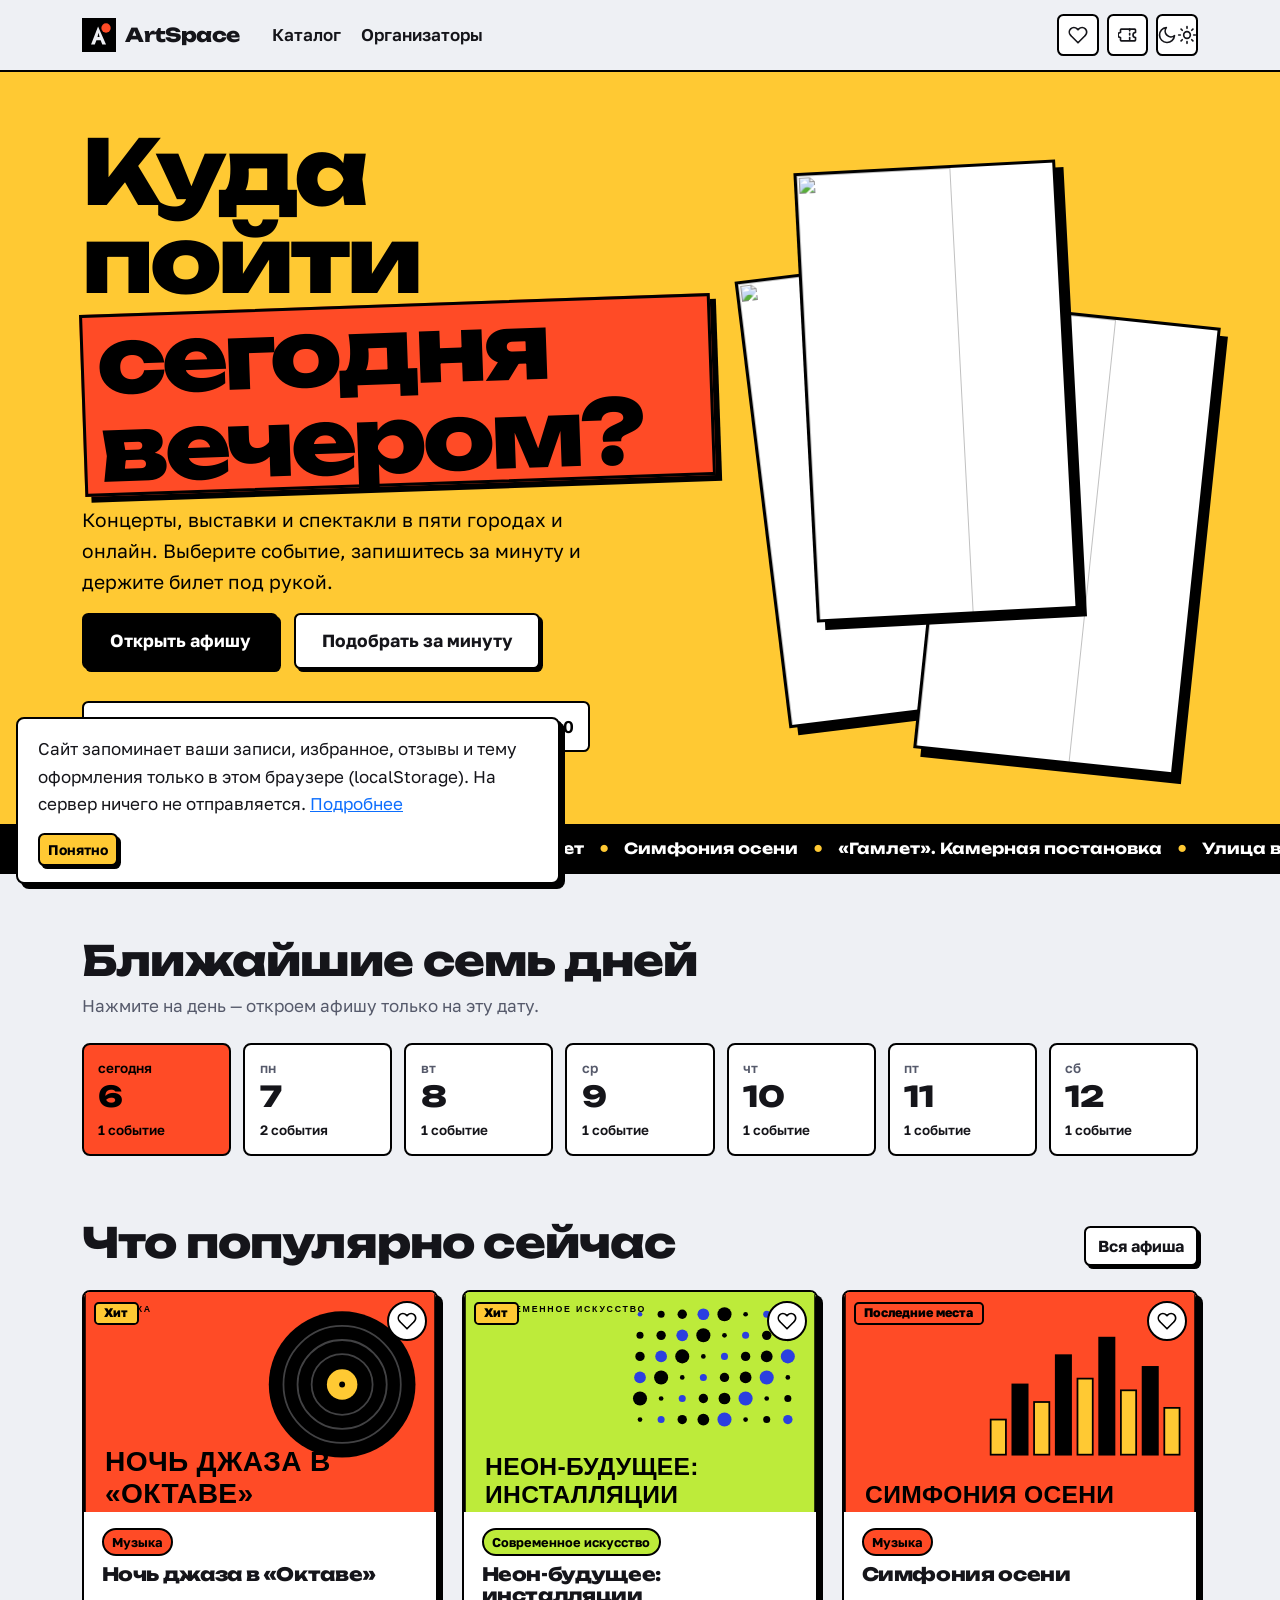
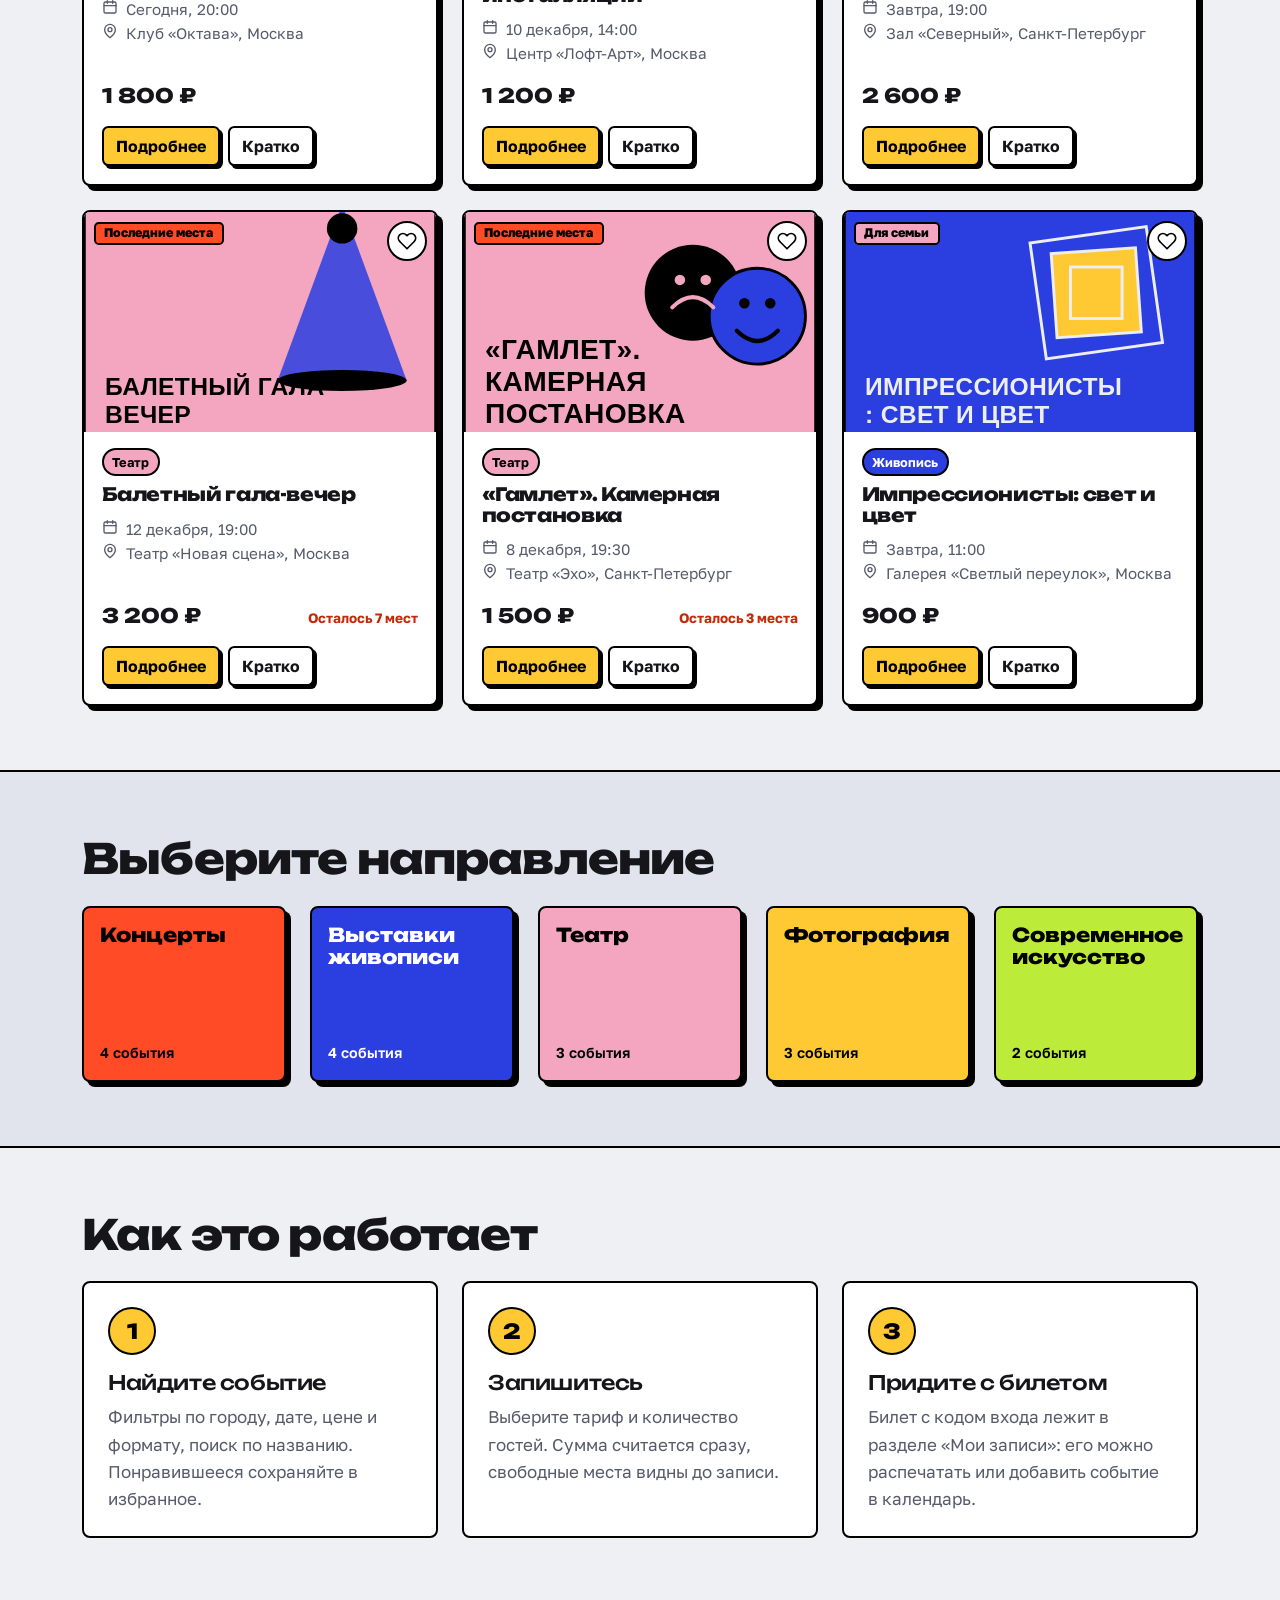
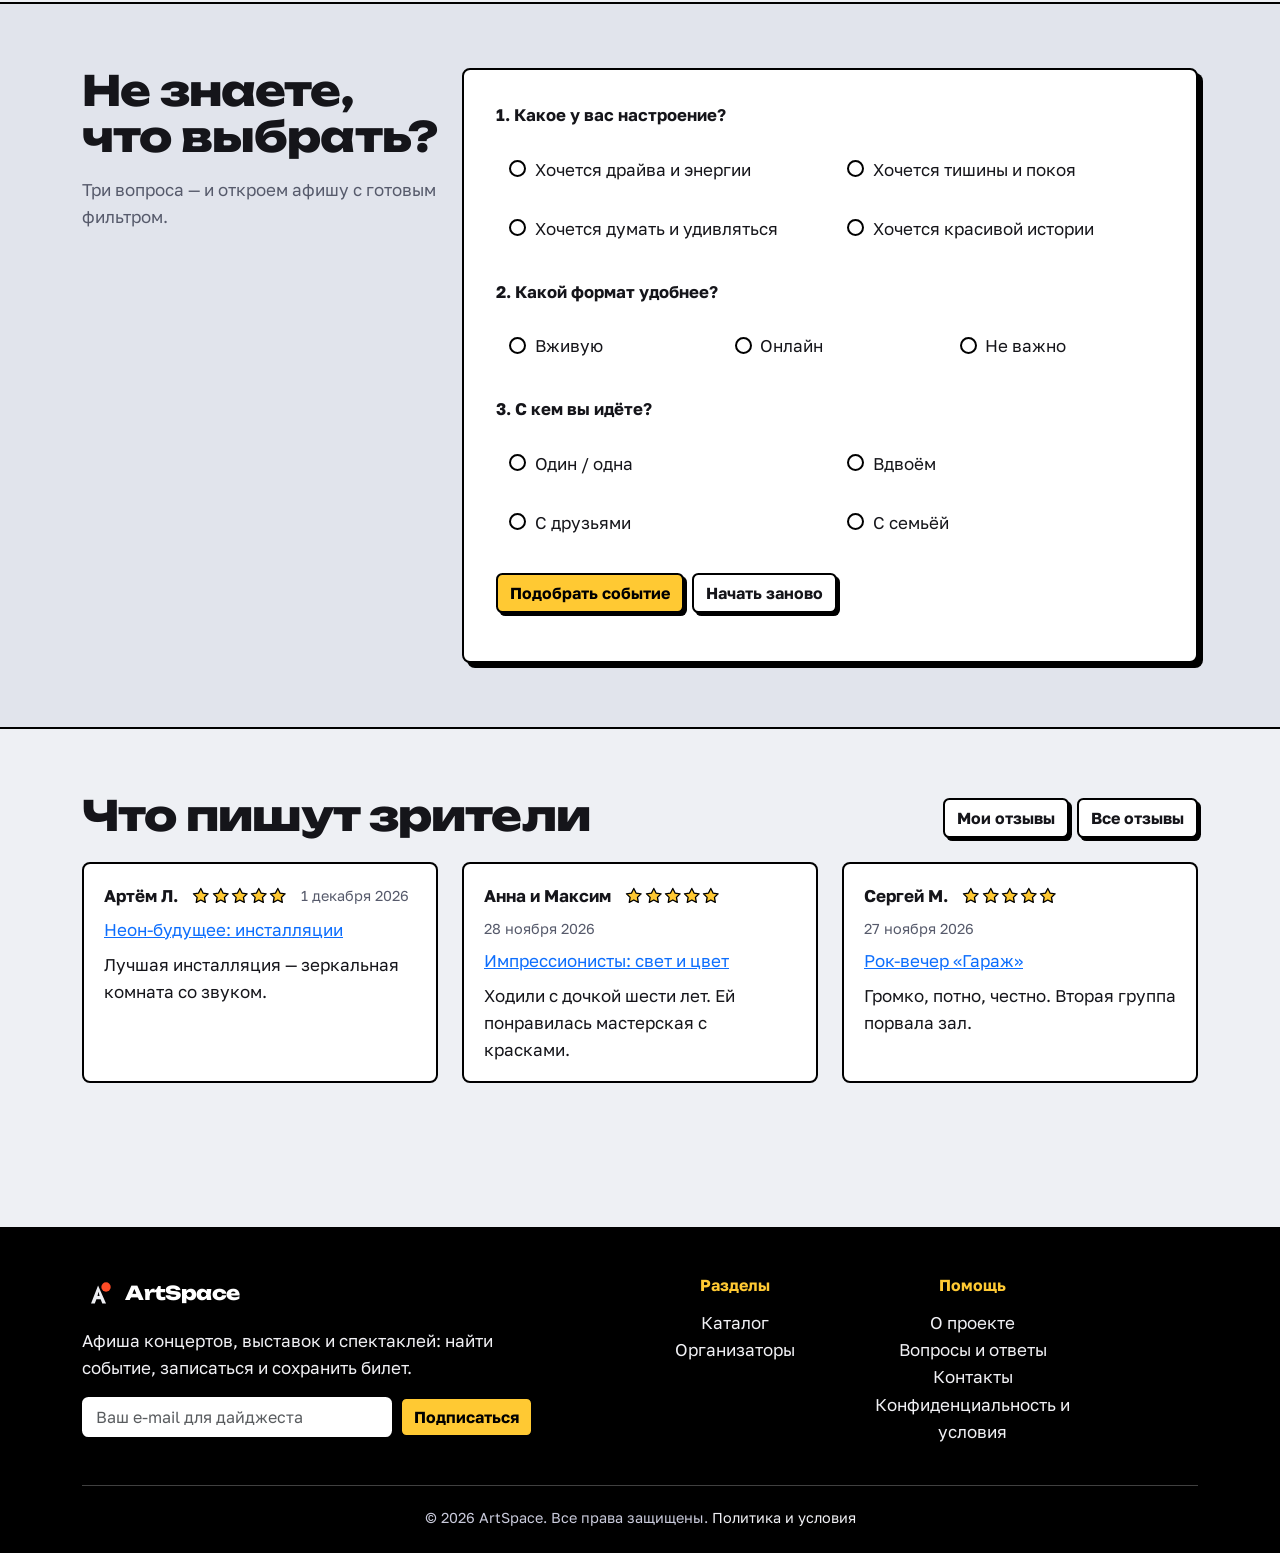
==== commit 70ffc62f: "fix" ====
--- a/index.html
+++ b/index.html
@@ -71,13 +71,9 @@
       <div class="collapse navbar-collapse" id="mainNavbar">
         <ul class="navbar-nav ms-lg-4 me-auto gap-lg-1 py-2 py-lg-0">
 <li class="nav-item"><a class="nav-link" href="catalog.html">Каталог</a></li>
-<li class="nav-item"><a class="nav-link" href="reviews.html">Отзывы</a></li>
 <li class="nav-item"><a class="nav-link" href="organizers.html">Организаторы</a></li>
-<li class="nav-item"><a class="nav-link" href="about.html">О проекте</a></li>
-<li class="nav-item"><a class="nav-link" href="contacts.html">Контакты</a></li>
-        </ul>
-      </div>
-    </div>
+        </ul></div>
+      </div>
   </nav>
   </header>
 
@@ -98,11 +94,7 @@
             </a>
           </div>
           <div class="col-12 col-lg-5">
-            <div class="hero__collage" aria-hidden="true">
-              <img class="hero__poster" src="images/posters/jazz-night.svg" alt="" width="600" height="400">
-              <img class="hero__poster" src="images/posters/neon-future.svg" alt="" width="600" height="400">
-              <img class="hero__poster" src="images/posters/hamlet-studio.svg" alt="" width="600" height="400">
-            </div>
+            <div class="hero__collage" aria-hidden="true"><img class="hero__poster" src="https://images.unsplash.com/photo-1511671782779-c97d3d27a1d4?w=800&q=80&auto=format&fit=crop" alt="" width="600" height="450" loading="eager"><img class="hero__poster" src="https://images.unsplash.com/photo-1541961017774-22349e4a1262?w=800&q=80&auto=format&fit=crop" alt="" width="600" height="450" loading="eager"><img class="hero__poster" src="https://images.unsplash.com/photo-1503095396549-807759245b35?w=800&q=80&auto=format&fit=crop" alt="" width="600" height="450" loading="eager"></div>
           </div>
         </div>
       </div>
@@ -278,19 +270,15 @@
           <p class="footer__sub-msg mt-2 mb-0" id="subscribe-msg" aria-live="polite"></p>
         </div>
         <div class="col-6 col-lg-2 offset-lg-1">
-          <h2 class="footer__title">Разделы</h2>
-          <ul class="list-unstyled mb-0">
+          <h2 class="footer__title text-center">Разделы</h2>
+          <ul class="list-unstyled mb-0 text-center">
             <li><a class="footer__link" href="catalog.html">Каталог</a></li>
-            <li><a class="footer__link" href="favorites.html">Избранное</a></li>
-            <li><a class="footer__link" href="tickets.html">Мои записи</a></li>
-            <li><a class="footer__link" href="reviews.html">Отзывы</a></li>
-            <li><a class="footer__link" href="my-reviews.html">Мои отзывы</a></li>
             <li><a class="footer__link" href="organizers.html">Организаторы</a></li>
           </ul>
         </div>
         <div class="col-6 col-lg-3">
-          <h2 class="footer__title">Помощь</h2>
-          <ul class="list-unstyled mb-0">
+          <h2 class="footer__title text-center">Помощь</h2>
+          <ul class="list-unstyled mb-0 text-center">
             <li><a class="footer__link" href="about.html">О проекте</a></li>
             <li><a class="footer__link" href="contacts.html#faq">Вопросы и ответы</a></li>
             <li><a class="footer__link" href="contacts.html">Контакты</a></li>
@@ -298,9 +286,9 @@
           </ul>
         </div>
       </div>
-      <div class="footer__bottom d-flex flex-wrap justify-content-between gap-2">
-        <span>&copy; 2026 ArtSpace. Учебный проект: события, площадки и отзывы вымышлены.</span>
-        <span>hello@artspace.example</span>
+      <div class="footer__bottom d-flex flex-wrap justify-content-center gap-2 text-center">
+        <span>&copy; 2026 ArtSpace. Все права защищены. <a class="footer__link" href="privacy.html">Политика и условия</a></span>
+        
       </div>
     </div>
   </footer>
--- a/css/custom.css
+++ b/css/custom.css
@@ -66,11 +66,7 @@
 .hero__next{display:inline-flex;flex-wrap:wrap;align-items:center;gap:.5rem .75rem;margin-top:2rem;padding:.6rem .9rem;border:2px solid #000;border-radius:.4rem;background:#fff;color:#000;text-decoration:none;font-weight:600}
 .hero__next-dot{width:.7rem;height:.7rem;border-radius:50%;background:var(--red);animation:pulse 1.6s ease-in-out infinite}
 @keyframes pulse{0%,100%{transform:scale(1);opacity:1}50%{transform:scale(1.5);opacity:.55}}
-.hero__collage{position:relative;min-height:22rem}
-.hero__poster{position:absolute;width:62%;aspect-ratio:3/2;object-fit:cover;border:3px solid #000;box-shadow:8px 8px 0 #000;background:#fff;animation:poster-drop .7s cubic-bezier(.2,.9,.3,1.2) both}
-.hero__poster:nth-child(1){top:0;left:0;--r:-6deg;transform:rotate(var(--r));animation-delay:.05s}
-.hero__poster:nth-child(2){top:20%;right:0;--r:5deg;transform:rotate(var(--r));animation-delay:.2s}
-.hero__poster:nth-child(3){bottom:0;left:12%;--r:-2deg;transform:rotate(var(--r));animation-delay:.35s}
+@media (max-width:991.98px){}
 @keyframes poster-drop{from{transform:translateY(-2.5rem) rotate(calc(var(--r) * 3));opacity:0}to{transform:rotate(var(--r));opacity:1}}
 .ticker{overflow:hidden;background:#000;color:#fff;border-bottom:2px solid var(--line);font-family:var(--font-display);font-weight:700;font-size:.95rem}
 .ticker__track{display:flex;width:max-content;animation:ticker 48s linear infinite}
@@ -110,8 +106,6 @@
 .cat-photography{--cat:var(--yellow);--cat-ink:#000}.cat-contemporary{--cat:var(--lime);--cat-ink:#000}
 .event-card{position:relative;display:flex;flex-direction:column;height:100%;border:2px solid var(--line);border-radius:var(--radius);background:var(--card);box-shadow:var(--shadow);overflow:hidden;transition:transform .15s,box-shadow .15s}
 .event-card:hover{transform:translate(-3px,-3px);box-shadow:8px 8px 0 var(--line)}
-.event-card__poster{display:block;border-bottom:2px solid var(--line);background:var(--cat)}
-.event-card__poster img{display:block;width:100%;aspect-ratio:3/2;object-fit:cover}
 .event-card__labels{position:absolute;top:.6rem;left:.6rem;display:flex;flex-wrap:wrap;gap:.35rem;max-width:calc(100% - 4rem)}
 .event-card__body{display:flex;flex-direction:column;flex:1;padding:1rem 1.1rem 1.1rem}
 .event-card__cat{align-self:flex-start;margin-bottom:.6rem;padding:.1rem .55rem;border:2px solid var(--line);border-radius:1rem;background:var(--cat);color:var(--cat-ink);font-size:.8rem;font-weight:700}
@@ -241,4 +235,73 @@
   .ticker__track{animation:none}
   .js .reveal{opacity:1;transform:none}
 }
-@media (max-width:991.98px){.hero{padding:2.5rem 0 3.5rem}.hero__collage{min-height:19rem;margin-top:1rem}.section{padding:3rem 0}}
+@media (max-width:991.98px){.hero{padding:2.5rem 0 3.5rem}.section{padding:3rem 0}}
+
+/* org-card (PATCHED_V3) */
+
+/* ===== PATCHED_FIX4 ===== */
+/* кнопка Помощь */
+.nav-help,@media (max-width:991.98px){
+  .navbar .container{flex-wrap:wrap}
+  }
+/* hero — три фото с наклоном и анимацией */
+@media (max-width:991.98px){}
+/* карточка события */
+/* карточка организатора — с фото сверху */
+.org-card__photo img{display:block;width:100%;height:100%;object-fit:cover}
+.org-card__stats dt{color:var(--muted);font-weight:600}
+.org-card__stats dd{margin:0;font-weight:700}
+.org-card__body .btn{margin-top:auto;align-self:flex-start}
+/* футер: центр */
+.footer .footer__title,.footer .list-unstyled{text-align:center}
+.footer__bottom{justify-content:center!important;text-align:center}
+
+
+/* ===== fix5 ===== */
+/* кнопка Помощь — не прилипает, всегда справа */
+.navbar .container{position:relative}
+.nav-help,@media (max-width:991.98px){
+  .navbar .container{flex-wrap:wrap}
+  }
+/* hero — три фото с наклоном и анимацией */
+.hero__collage{position:relative;height:22rem;min-height:22rem;max-height:22rem}
+.hero__poster{
+  position:absolute;width:60%;aspect-ratio:4/3;object-fit:cover;
+  border:3px solid #000;box-shadow:8px 8px 0 #000;background:#fff;
+  animation:poster-drop .7s cubic-bezier(.2,.9,.3,1.2) both;
+  transition:transform .25s ease;
+}
+.hero__poster:hover{transform:rotate(0) scale(1.05)!important;z-index:5}
+.hero__poster:nth-child(1){top:0;left:0;--r:-7deg;transform:rotate(var(--r));animation-delay:.05s;z-index:1}
+.hero__poster:nth-child(2){top:14%;right:0;--r:6deg;transform:rotate(var(--r));animation-delay:.2s;z-index:2}
+.hero__poster:nth-child(3){bottom:0;left:10%;--r:-3deg;transform:rotate(var(--r));animation-delay:.35s;z-index:3}
+@media (max-width:991.98px){.hero__collage{height:18rem;min-height:18rem;max-height:18rem}}
+/* карточки событий */
+.event-card__poster{display:block;position:relative;aspect-ratio:16/10;overflow:hidden;background:var(--cat)}
+.event-card__poster img{display:block;width:100%;height:100%;object-fit:cover}
+/* организаторы — с фото */
+.org-card{display:flex;flex-direction:column;height:100%;overflow:hidden;border:2px solid var(--line);border-radius:var(--radius);background:var(--card);box-shadow:var(--shadow);transition:transform .15s,box-shadow .15s}
+.org-card:hover{transform:translate(-3px,-3px);box-shadow:8px 8px 0 var(--line)}
+.org-card__photo{aspect-ratio:16/10;overflow:hidden;border-bottom:2px solid var(--line);background:var(--sunk)}
+.org-card__photo img{display:block;width:100%;height:100%;object-fit:cover}
+.org-card__body{padding:1.1rem 1.2rem 1.2rem;display:flex;flex-direction:column;flex:1}
+.org-card__name{font-family:var(--font-display);font-weight:800;font-size:1.15rem;line-height:1.2;margin:0 0 .35rem}
+.org-card__cats{font-size:.9rem;color:var(--muted);margin-bottom:.75rem}
+.org-card__stats{display:grid;grid-template-columns:auto 1fr;gap:.35rem 1rem;margin:0 0 1rem;font-size:.95rem}
+.org-card__stats dt{color:var(--muted);font-weight:600}
+.org-card__stats dd{margin:0;font-weight:700}
+.org-card__body .btn{margin-top:auto;align-self:flex-start}
+/* футер центр */
+.footer__title{text-align:center}
+.footer__bottom{justify-content:center!important;text-align:center}
+
+
+/* ===== fix67 ===== */
+@media (max-width:991.98px){
+  .navbar .container{flex-wrap:wrap}
+  }
+
+
+/* ===== fix9: отступ кнопки Помощь ===== */
+/* Кнопка находится внутри flex-контейнера с иконками, 
+   поэтому отодвигаем её именно там */
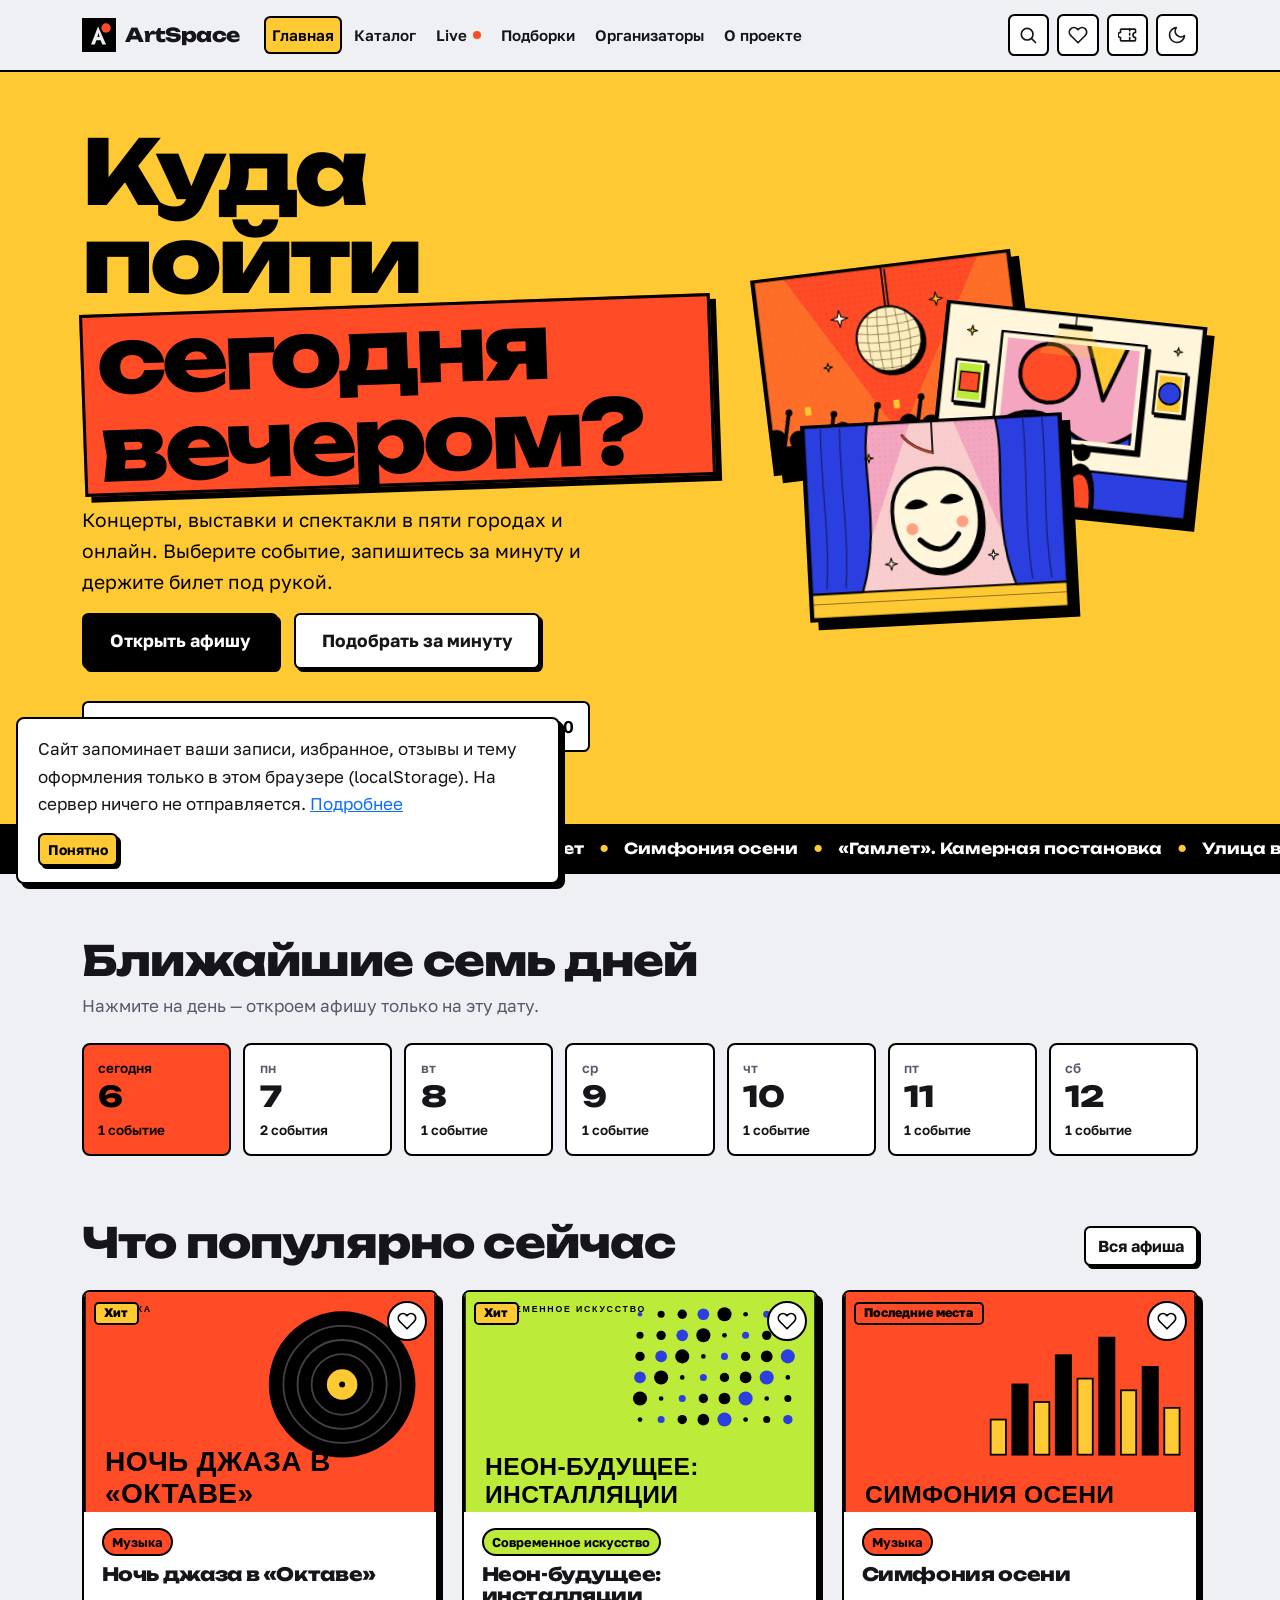
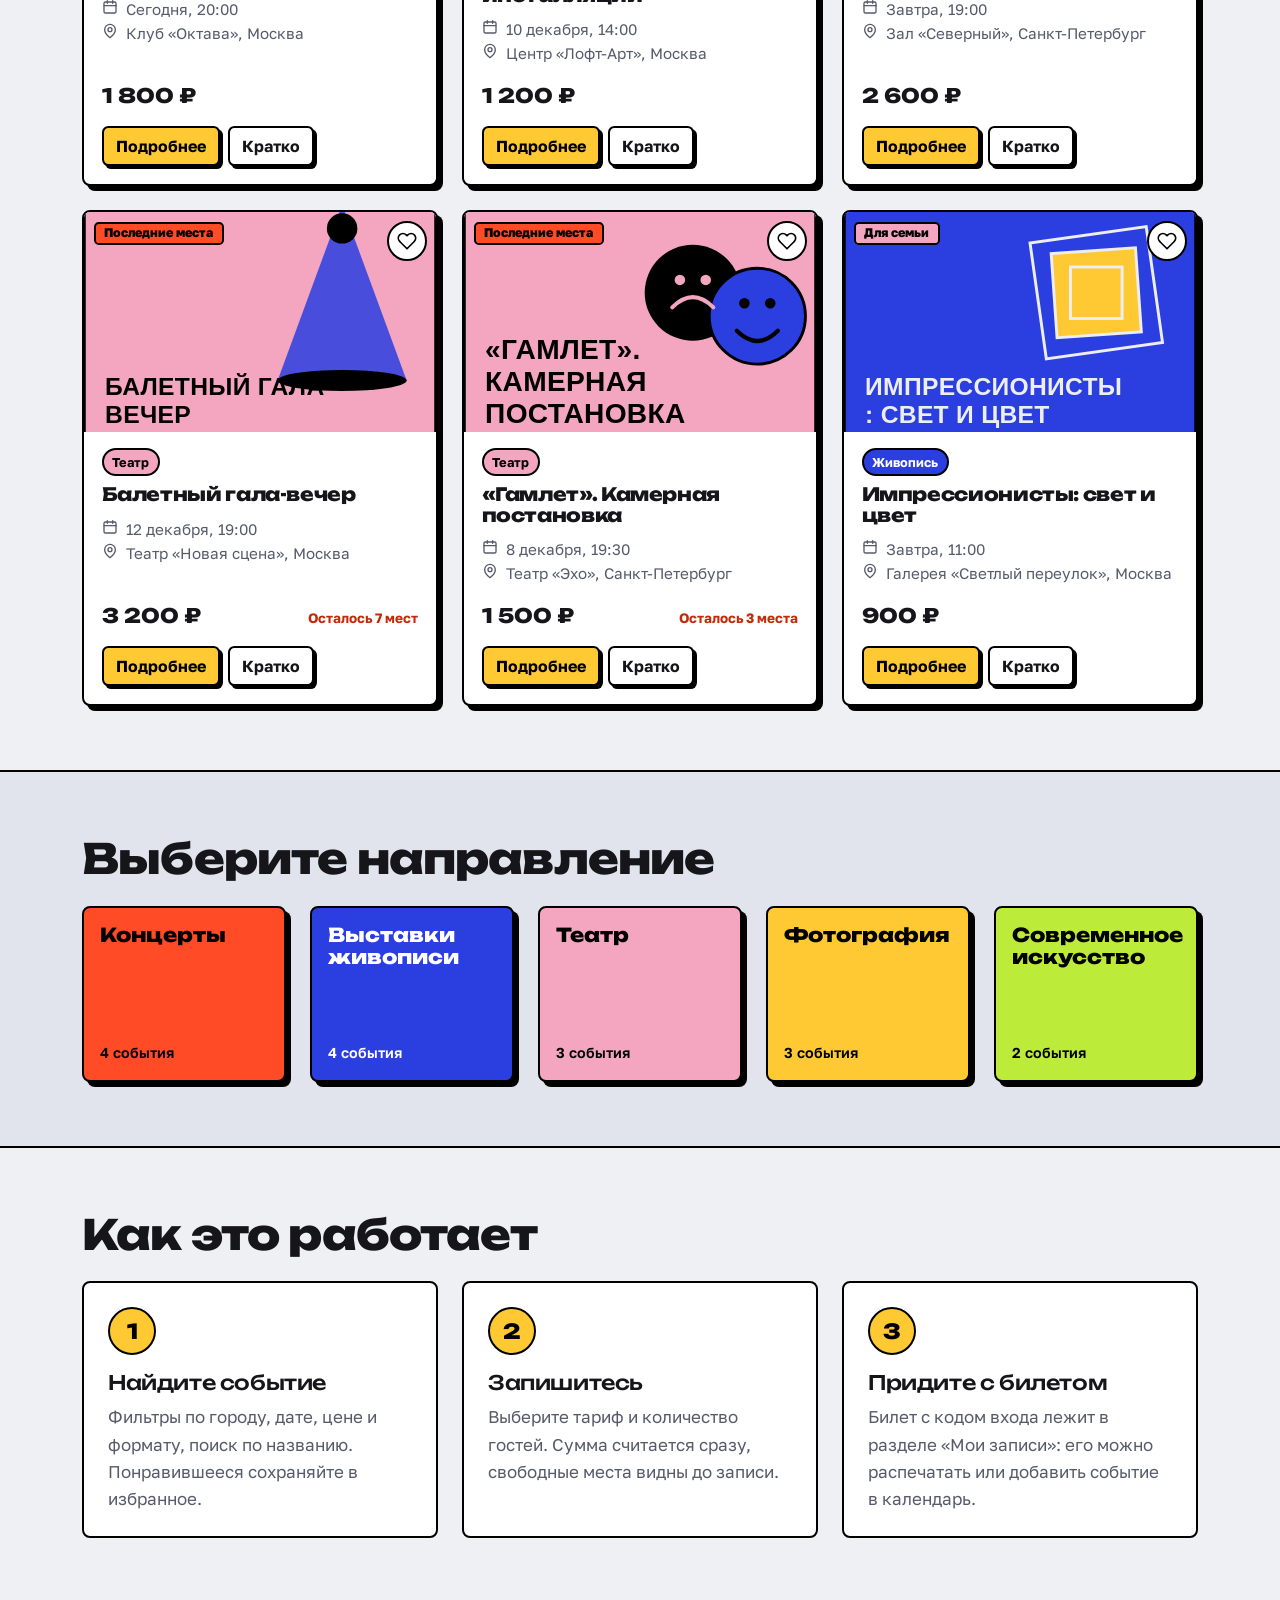
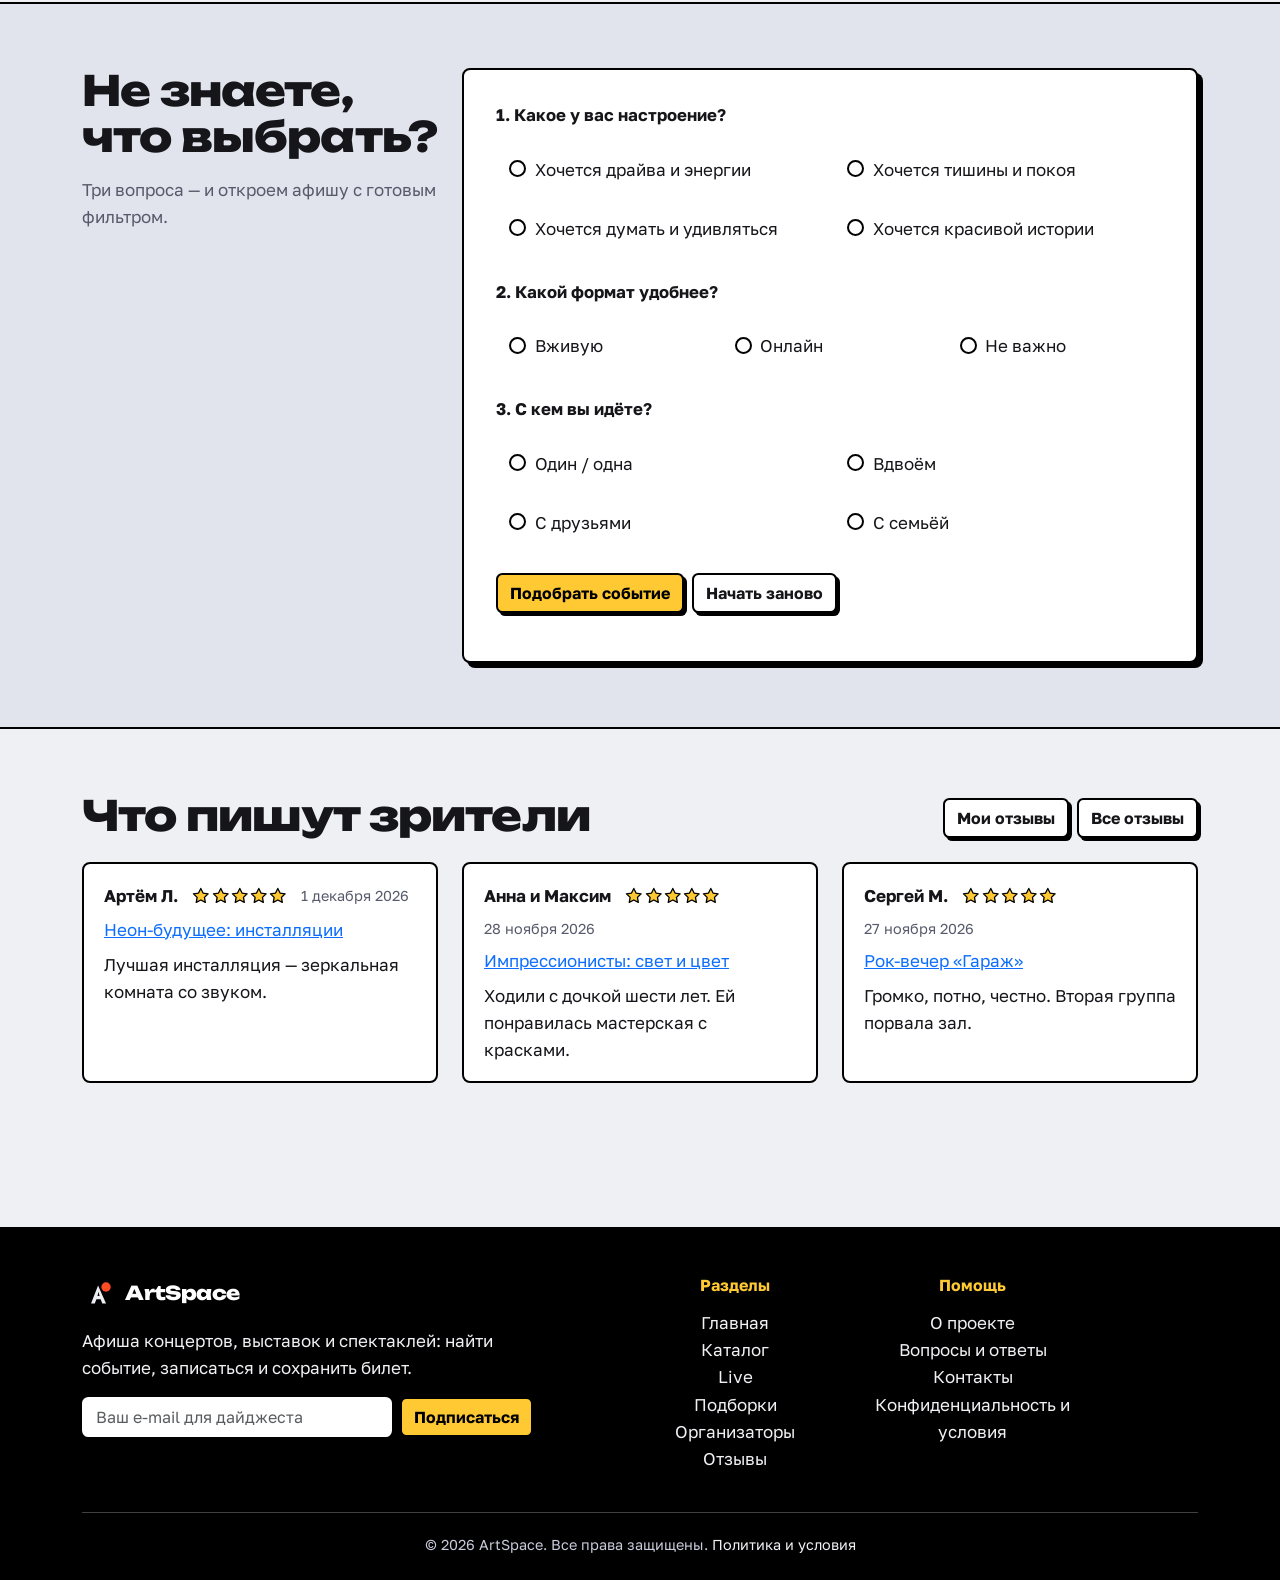
==== commit 78a37391: "Иправление багов" ====
--- a/index.html
+++ b/index.html
@@ -20,11 +20,12 @@
   <link rel="stylesheet" href="css/custom.css">
   <script>
     (function () {
-      try {
-        var t = JSON.parse(localStorage.getItem('artspace:theme'));
-        if (!t) t = matchMedia('(prefers-color-scheme: dark)').matches ? 'dark' : 'light';
-        document.documentElement.setAttribute('data-bs-theme', t);
-      } catch (e) {}
+      var P = '__artspace__:', F = location.protocol === 'file:', t = null;
+      function bag() { try { var n = window.name || ''; if (n.indexOf(P) === 0) return JSON.parse(n.slice(P.length)) || {}; } catch (e) {} return {}; }
+      function ls() { try { return JSON.parse(localStorage.getItem('artspace:theme')); } catch (e) { return null; } }
+      t = F ? (bag().theme || ls()) : (ls() || bag().theme);
+      if (t !== 'dark' && t !== 'light') t = matchMedia('(prefers-color-scheme: dark)').matches ? 'dark' : 'light';
+      document.documentElement.setAttribute('data-bs-theme', t);
     })();
   </script>
 </head>
@@ -70,8 +71,12 @@
       </div>
       <div class="collapse navbar-collapse" id="mainNavbar">
         <ul class="navbar-nav ms-lg-4 me-auto gap-lg-1 py-2 py-lg-0">
+<li class="nav-item"><a class="nav-link active" aria-current="page" href="index.html">Главная</a></li>
 <li class="nav-item"><a class="nav-link" href="catalog.html">Каталог</a></li>
+<li class="nav-item"><a class="nav-link" href="live.html"><span class="nav-live">Live<span class="live-dot live-dot--sm" aria-hidden="true"></span></span></a></li>
+<li class="nav-item"><a class="nav-link" href="collections.html">Подборки</a></li>
 <li class="nav-item"><a class="nav-link" href="organizers.html">Организаторы</a></li>
+<li class="nav-item"><a class="nav-link" href="about.html">О проекте</a></li>
         </ul></div>
       </div>
   </nav>
@@ -94,7 +99,7 @@
             </a>
           </div>
           <div class="col-12 col-lg-5">
-            <div class="hero__collage" aria-hidden="true"><img class="hero__poster" src="https://images.unsplash.com/photo-1511671782779-c97d3d27a1d4?w=800&q=80&auto=format&fit=crop" alt="" width="600" height="450" loading="eager"><img class="hero__poster" src="https://images.unsplash.com/photo-1541961017774-22349e4a1262?w=800&q=80&auto=format&fit=crop" alt="" width="600" height="450" loading="eager"><img class="hero__poster" src="https://images.unsplash.com/photo-1503095396549-807759245b35?w=800&q=80&auto=format&fit=crop" alt="" width="600" height="450" loading="eager"></div>
+            <div class="hero__collage" aria-hidden="true"><img class="hero__poster" src="images/art/hero-stage.svg" alt="" width="600" height="450" loading="eager" decoding="async"><img class="hero__poster" src="images/art/hero-gallery.svg" alt="" width="600" height="450" loading="eager" decoding="async"><img class="hero__poster" src="images/art/hero-theatre.svg" alt="" width="600" height="450" loading="eager" decoding="async"></div>
           </div>
         </div>
       </div>
@@ -272,8 +277,12 @@
         <div class="col-6 col-lg-2 offset-lg-1">
           <h2 class="footer__title text-center">Разделы</h2>
           <ul class="list-unstyled mb-0 text-center">
+            <li><a class="footer__link" href="index.html">Главная</a></li>
             <li><a class="footer__link" href="catalog.html">Каталог</a></li>
+            <li><a class="footer__link" href="live.html">Live</a></li>
+            <li><a class="footer__link" href="collections.html">Подборки</a></li>
             <li><a class="footer__link" href="organizers.html">Организаторы</a></li>
+            <li><a class="footer__link" href="reviews.html">Отзывы</a></li>
           </ul>
         </div>
         <div class="col-6 col-lg-3">
@@ -307,5 +316,6 @@
   <script src="https://cdn.jsdelivr.net/npm/bootstrap@5.3.8/dist/js/bootstrap.bundle.min.js"></script>
   <script src="js/events.js"></script>
   <script src="js/app.js"></script>
+  <script src="js/extras.js"></script>
 </body>
 </html>
--- a/css/custom.css
+++ b/css/custom.css
@@ -305,3 +305,152 @@
 /* ===== fix9: отступ кнопки Помощь ===== */
 /* Кнопка находится внутри flex-контейнера с иконками, 
    поэтому отодвигаем её именно там */
+
+/* ================= ArtSpace patch: extras ================= */
+
+/* --- навигация: 6 пунктов и Live-индикатор --- */
+@media (min-width:992px){.as-navbar .nav-link{padding:.4rem .6rem;font-size:.95rem}}
+.nav-live{display:inline-flex;align-items:center;gap:.4rem}
+
+/* --- полоса прокрутки --- */
+.scroll-progress{position:fixed;inset:0 0 auto 0;height:4px;z-index:1090;pointer-events:none}
+.scroll-progress i{display:block;height:100%;background:linear-gradient(90deg,var(--red),var(--yellow),var(--lime));transform-origin:0 50%;transform:scaleX(0)}
+
+/* --- анимация смены темы --- */
+::view-transition-old(root),::view-transition-new(root){animation:none;mix-blend-mode:normal}
+::view-transition-old(root){z-index:1}
+::view-transition-new(root){z-index:2147483646}
+.theme-anim,.theme-anim *,.theme-anim *::before,.theme-anim *::after{transition:background-color .45s ease,color .45s ease,border-color .45s ease,box-shadow .45s ease,fill .45s ease,stroke .45s ease!important}
+#themeToggle.is-spinning .icon{animation:theme-spin .6s cubic-bezier(.4,0,.2,1)}
+@keyframes theme-spin{from{transform:rotate(-180deg) scale(.3);opacity:0}to{transform:none;opacity:1}}
+
+/* --- hero: параллакс (свойство translate не конфликтует с transform) --- */
+.hero__poster:nth-child(1){translate:calc(var(--mx,0)*-12px) calc(var(--my,0)*-9px)}
+.hero__poster:nth-child(2){translate:calc(var(--mx,0)*14px) calc(var(--my,0)*-6px)}
+.hero__poster:nth-child(3){translate:calc(var(--mx,0)*-7px) calc(var(--my,0)*10px)}
+
+/* --- карточки: подсветка за курсором --- */
+@media (hover:hover){
+  .event-card::after{content:"";position:absolute;inset:0;pointer-events:none;opacity:0;transition:opacity .25s;background:radial-gradient(260px circle at var(--mx,50%) var(--my,50%),rgba(255,255,255,.3),transparent 65%)}
+  .event-card:hover::after{opacity:1}
+}
+.event-card.is-picked{animation:picked 2.6s ease}
+@keyframes picked{0%,100%{outline:0 solid transparent}15%,70%{outline:4px solid var(--red);outline-offset:4px}}
+.tag--last{animation:last-pulse 2.2s ease-in-out infinite}
+@keyframes last-pulse{0%,100%{transform:scale(1)}50%{transform:scale(1.07)}}
+
+/* --- появление блоков по очереди --- */
+.anim-in{animation:anim-in .55s cubic-bezier(.2,.8,.2,1) both;animation-delay:calc(var(--i,0)*70ms)}
+@keyframes anim-in{from{opacity:0;transform:translateY(16px)}to{opacity:1;transform:none}}
+
+/* --- конфетти --- */
+.confetti{position:fixed;inset:0;width:100vw;height:100vh;z-index:3000;pointer-events:none}
+
+/* --- страница события: инструменты --- */
+.pt-tools{display:flex;flex-wrap:wrap;gap:.5rem;margin-top:.75rem}
+
+/* --- быстрый поиск --- */
+.cmdk{padding:0;border:2px solid var(--line);border-radius:var(--radius);width:min(40rem,calc(100vw - 2rem));margin:10vh auto auto;background:var(--card);color:var(--text);box-shadow:8px 8px 0 var(--line)}
+.cmdk::backdrop{background:rgba(10,10,14,.55);backdrop-filter:blur(3px)}
+.cmdk[open]{animation:cmdk-in .18s ease-out}
+@keyframes cmdk-in{from{opacity:0;transform:translateY(-10px) scale(.98)}to{opacity:1;transform:none}}
+.cmdk__bar{display:flex;align-items:center;gap:.7rem;padding:.9rem 1rem;border-bottom:2px solid var(--line)}
+.cmdk__input{flex:1;min-width:0;border:0;outline:0;background:transparent;color:var(--text);font-size:1.05rem}
+.cmdk kbd{padding:.1rem .4rem;border:1.5px solid var(--line);border-radius:.3rem;font-size:.75rem;background:var(--sunk);color:var(--text)}
+.cmdk__list{list-style:none;margin:0;padding:.4rem;max-height:min(22rem,55vh);overflow:auto}
+.cmdk__list a{display:grid;grid-template-columns:6.2rem 1fr;gap:0 .8rem;padding:.55rem .7rem;border-radius:.4rem;color:var(--text);text-decoration:none}
+.cmdk__list a .cmdk__s{grid-column:2;font-size:.85rem;color:var(--muted)}
+.cmdk__kind{grid-row:span 2;align-self:center;font-size:.7rem;font-weight:700;text-transform:uppercase;letter-spacing:.06em;color:var(--muted)}
+.cmdk__t{font-weight:600}
+.cmdk__list li[aria-selected="true"] a{background:var(--yellow);color:#000}
+.cmdk__list li[aria-selected="true"] .cmdk__s,.cmdk__list li[aria-selected="true"] .cmdk__kind{color:#000}
+.cmdk__empty{padding:1.2rem;text-align:center;color:var(--muted)}
+.cmdk__hint{margin:0;padding:.6rem 1rem;border-top:2px solid var(--line);font-size:.8rem;color:var(--muted)}
+
+/* --- Live --- */
+.live-dot{display:inline-block;width:.7rem;height:.7rem;border-radius:50%;background:var(--red);box-shadow:0 0 0 0 rgba(255,75,38,.7);animation:live-pulse 1.6s infinite;vertical-align:middle}
+.live-dot--sm{width:.5rem;height:.5rem}
+.live-dot--idle{background:var(--lime);animation-name:live-pulse-g}
+@keyframes live-pulse{0%{box-shadow:0 0 0 0 rgba(255,75,38,.7)}70%{box-shadow:0 0 0 .7rem rgba(255,75,38,0)}100%{box-shadow:0 0 0 0 rgba(255,75,38,0)}}
+@keyframes live-pulse-g{0%{box-shadow:0 0 0 0 rgba(189,235,58,.7)}70%{box-shadow:0 0 0 .7rem rgba(189,235,58,0)}100%{box-shadow:0 0 0 0 rgba(189,235,58,0)}}
+.live-hero{padding:3rem 0 3.5rem;background:#0d0e13;color:#fff;border-bottom:2px solid var(--line)}
+.live-hero .breadcrumb{--bs-breadcrumb-divider-color:#9aa0b5;--bs-breadcrumb-item-active-color:#fff}
+.live-hero .breadcrumb a{color:#ffc933}
+.live-hero h1{color:#fff}
+.live-hero__badge{display:inline-flex;align-items:center;gap:.55rem;padding:.3rem .8rem;border:2px solid #fff;font-size:.8rem;font-weight:700;letter-spacing:.08em;text-transform:uppercase}
+.live-next{display:grid;grid-template-columns:5fr 7fr;margin-top:2rem;border:2px solid #fff;background:#171923;box-shadow:8px 8px 0 var(--yellow)}
+.live-next__poster img{display:block;width:100%;height:100%;object-fit:cover;min-height:14rem}
+.live-next__body{padding:1.6rem;display:flex;flex-direction:column;gap:1rem}
+.live-next__kicker{margin:0;font-weight:700;letter-spacing:.04em;text-transform:uppercase;font-size:.85rem;color:#ffc933}
+.live-next__title{margin:0;font-size:clamp(1.3rem,3vw,1.9rem)}
+.live-next__title a{color:#fff;text-decoration:none}
+.live-next__title a:hover{color:#ffc933}
+.live-next__meta{margin:0;color:#c9ccda}
+.live-next__seats{color:#ffb4a3}
+.live-next__prog{height:.7rem;border:2px solid #fff;border-radius:0;background:transparent}
+.live-next__prog .progress-bar{background:var(--red)}
+.countdown{display:flex;flex-wrap:wrap;gap:.6rem}
+.countdown__cell{min-width:4.8rem;padding:.55rem .6rem;border:2px solid #fff;text-align:center;background:rgba(255,255,255,.06)}
+.countdown__num{display:block;font:800 clamp(1.7rem,5vw,2.8rem)/1 var(--font-display);font-variant-numeric:tabular-nums}
+.countdown__num.tick{animation:tick-in .35s ease-out}
+@keyframes tick-in{from{transform:translateY(-35%);opacity:0}to{transform:none;opacity:1}}
+.countdown__lbl{display:block;margin-top:.2rem;font-size:.7rem;text-transform:uppercase;letter-spacing:.08em;color:#c9ccda}
+.live-hero .btn-outline-light{--bs-btn-color:#fff;--bs-btn-border-color:#fff;--bs-btn-hover-bg:#fff;--bs-btn-hover-color:#000;box-shadow:none}
+.tag--live{background:var(--red);color:#000;display:inline-flex;align-items:center;gap:.35rem}
+.tag--count{background:#000;color:#fff;font-variant-numeric:tabular-nums}
+.live-block{margin-top:3rem}
+.live-block h2{font-size:clamp(1.3rem,3vw,1.8rem);margin-bottom:1.2rem}
+.live-tl{list-style:none;margin:0;padding:0;display:grid;gap:.9rem}
+.tl-item{display:grid;grid-template-columns:4.2rem 1fr auto auto;gap:1rem;align-items:center;padding:.8rem 1rem;border:2px solid var(--line);background:var(--card);box-shadow:var(--shadow-sm)}
+.tl-date{text-align:center;border:2px solid var(--line);background:var(--yellow);color:#000;padding:.3rem 0;line-height:1.1}
+.tl-date b{display:block;font:800 1.35rem/1 var(--font-display)}
+.tl-date span{font-size:.75rem;text-transform:uppercase;letter-spacing:.06em}
+.tl-body{display:flex;flex-direction:column;min-width:0}
+.tl-body a{font-weight:700;color:var(--text);text-decoration:none}
+.tl-body a:hover{color:var(--red)}
+.surprise{display:flex;gap:1rem;align-items:center;margin-top:1.2rem;padding:1rem;border:2px dashed var(--line);background:var(--card)}
+.surprise.is-final{border-style:solid;box-shadow:var(--shadow-sm);animation:pop-in .45s cubic-bezier(.2,1.4,.4,1)}
+@keyframes pop-in{from{transform:scale(.94);opacity:.4}to{transform:none;opacity:1}}
+.surprise__img{width:9rem;max-width:30%;height:auto;border:2px solid var(--line)}
+.surprise__kicker{margin:0;font-size:.75rem;font-weight:700;text-transform:uppercase;letter-spacing:.08em;color:var(--muted)}
+.surprise__title{margin:.1rem 0;font:700 1.15rem var(--font-display)}
+.surprise__meta{margin:0 0 .6rem;color:var(--muted)}
+@media (max-width:767.98px){
+  .live-next{grid-template-columns:1fr}
+  .live-next__poster img{max-height:13rem}
+  .tl-item{grid-template-columns:4.2rem 1fr}
+  .tl-item .tag,.tl-item .btn{grid-column:2;justify-self:start}
+}
+
+/* --- Подборки --- */
+.col-tile{display:flex;flex-direction:column;align-items:flex-start;gap:.35rem;width:100%;height:100%;padding:1.1rem;text-align:left;border:2px solid var(--line);border-radius:var(--radius);background:var(--c);color:#000;box-shadow:var(--shadow-sm);transition:transform .15s,box-shadow .15s}
+.col-tile:hover{transform:translate(-2px,-2px);box-shadow:var(--shadow)}
+.col-tile[aria-pressed="true"]{transform:translate(-3px,-3px);box-shadow:var(--shadow);outline:3px solid var(--text);outline-offset:3px}
+.col-tile__icon{display:inline-flex;align-items:center;justify-content:center;width:2.6rem;height:2.6rem;border:2px solid #000;border-radius:50%;background:#fff}
+.col-tile__icon .icon{width:1.3rem;height:1.3rem}
+.col-tile__title{font:700 1.05rem/1.2 var(--font-display)}
+.col-tile__count{font-size:.85rem;font-weight:600}
+.col-head{display:flex;flex-wrap:wrap;justify-content:space-between;align-items:end;gap:1rem;margin:2.5rem 0 1.5rem}
+.col-head h2{margin:0}
+
+/* --- уважение к настройкам пользователя --- */
+@media (prefers-reduced-motion:reduce){
+  .anim-in,.tag--last,.live-dot,.countdown__num.tick,.surprise.is-final,.cmdk[open],#themeToggle.is-spinning .icon,.event-card.is-picked{animation:none!important}
+  .hero__poster{translate:none!important}
+}
+
+/* --- кнопка темы: показываем только нужную иконку --- */
+.theme-icon-dark{display:none}
+[data-bs-theme="dark"] .theme-icon-light{display:none}
+[data-bs-theme="dark"] .theme-icon-dark{display:inline-block}
+
+/* --- hero: постеры не вылезают за свой блок (у <img> был атрибут height=450) --- */
+.hero__collage{isolation:isolate}
+.hero__poster{height:auto;max-width:none;transition:transform .25s ease,translate .3s ease}
+@media (max-width:991.98px){.hero__collage{margin-top:.5rem}}
+
+/* --- кнопка «Наверх»: плавное появление и скрытие --- */
+.btn.to-top{transition:opacity .35s ease,transform .5s cubic-bezier(.34,1.56,.64,1),visibility 0s linear 0s,background-color .15s,box-shadow .15s}
+.btn.to-top[hidden]{display:grid!important;opacity:0;visibility:hidden;pointer-events:none;transform:translateY(1.5rem) scale(.5);transition:opacity .25s ease,transform .35s ease,visibility 0s linear .35s}
+.btn.to-top:not([hidden]):hover{transform:translateY(-4px)}
+@media (prefers-reduced-motion:reduce){.btn.to-top,.btn.to-top[hidden]{transition:opacity .2s linear,visibility 0s linear .2s}.btn.to-top[hidden]{transform:none}}
